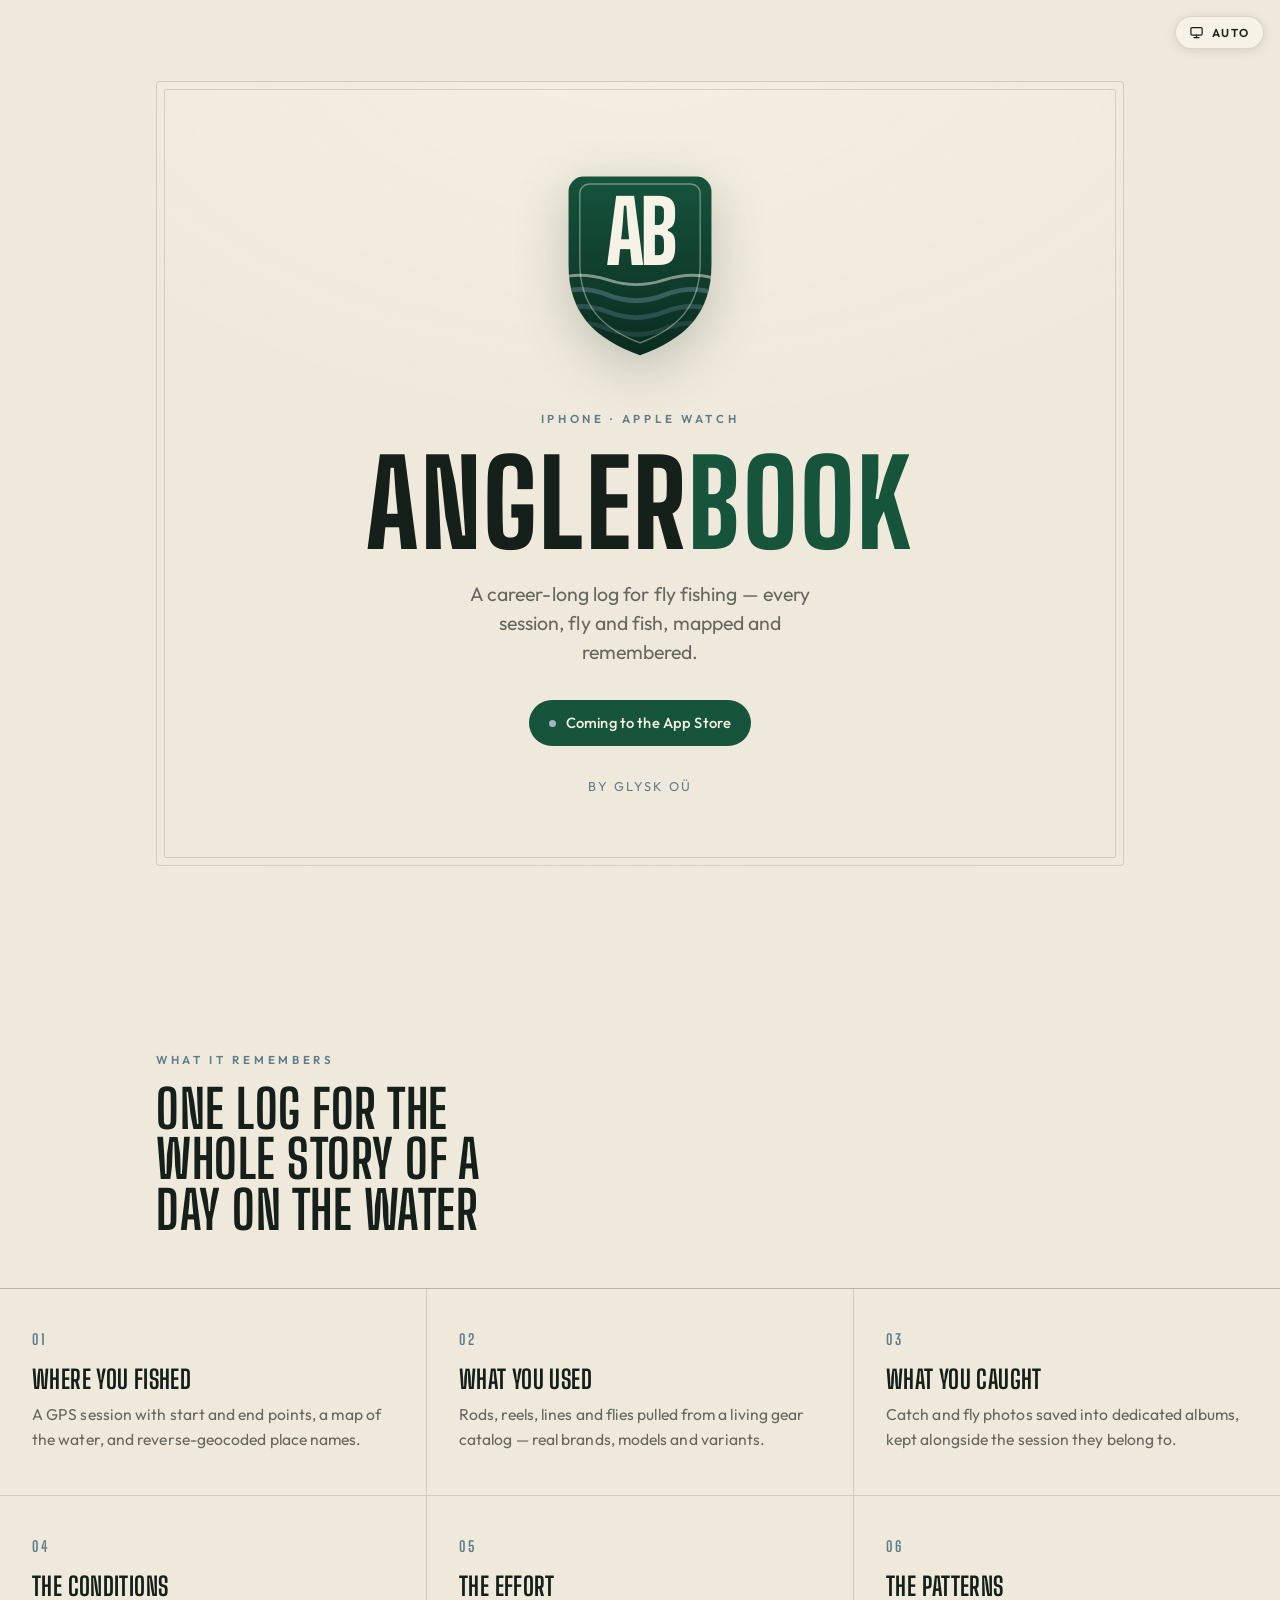
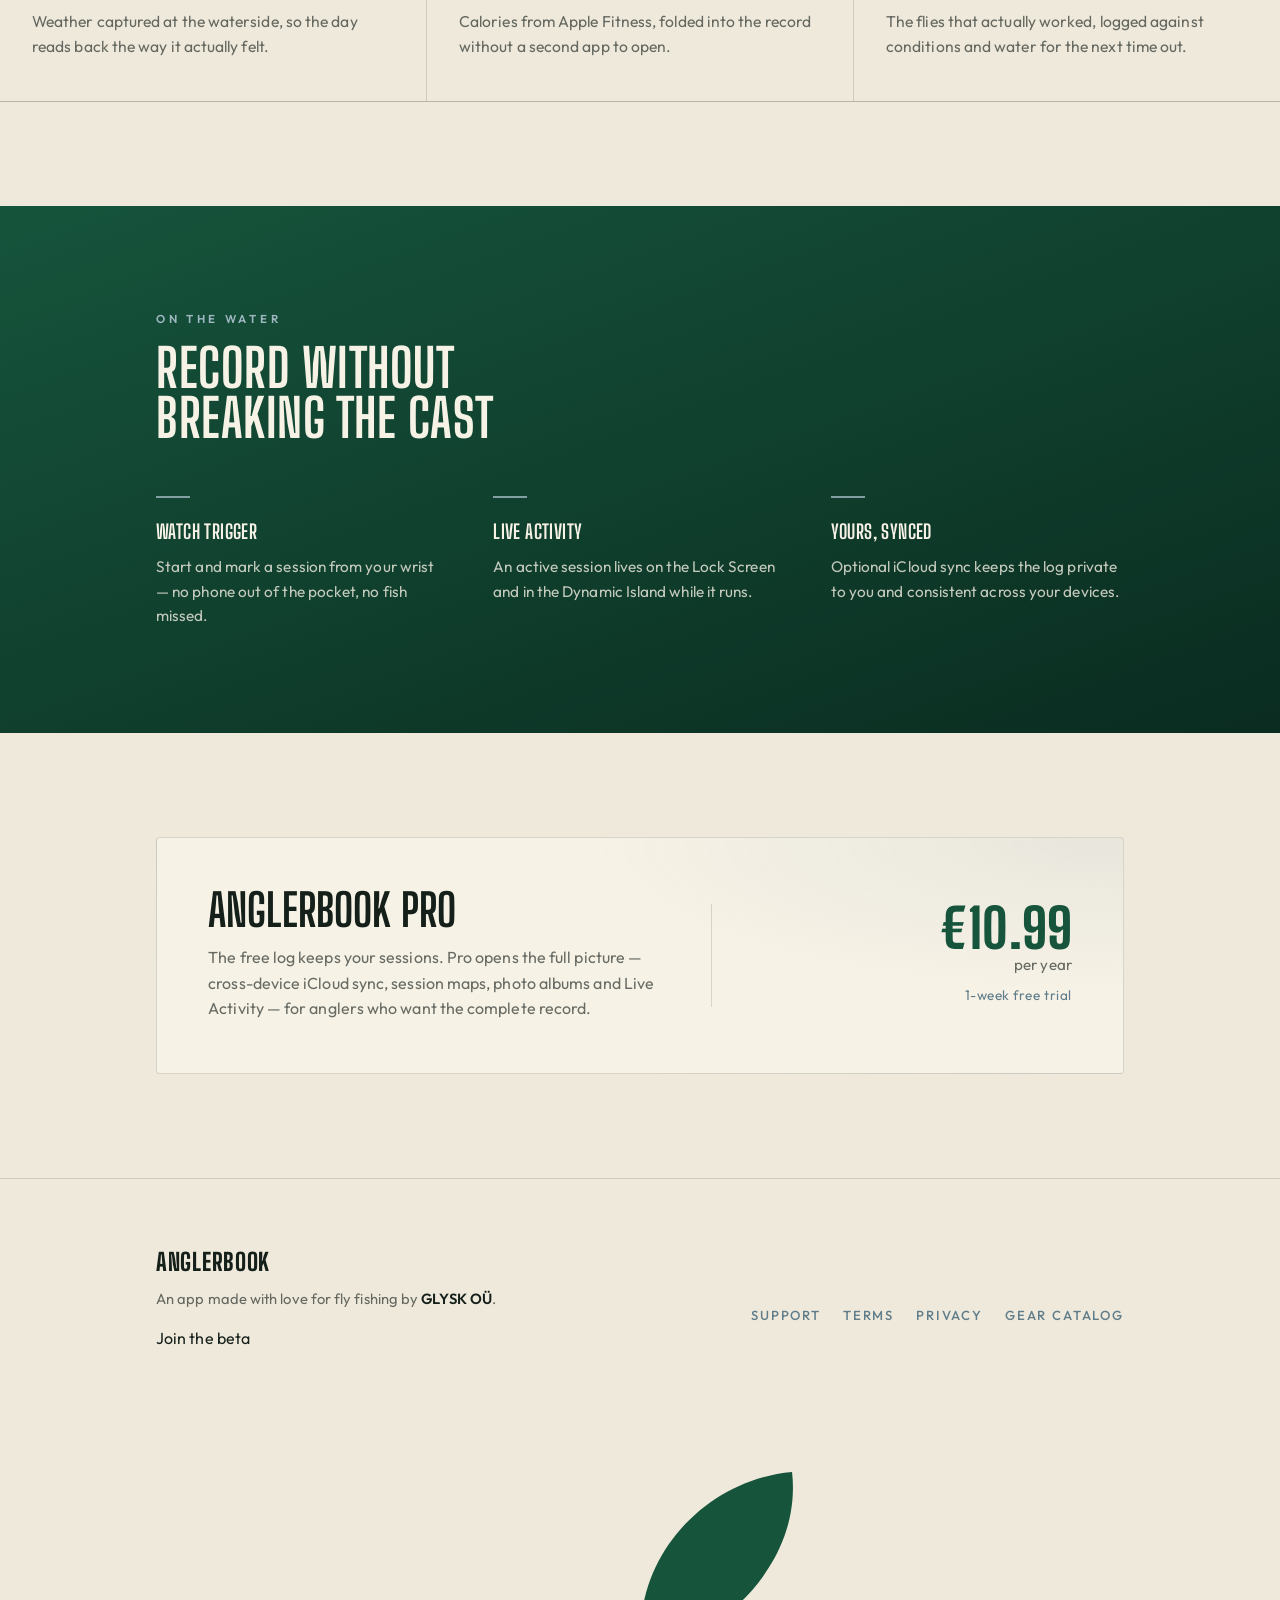
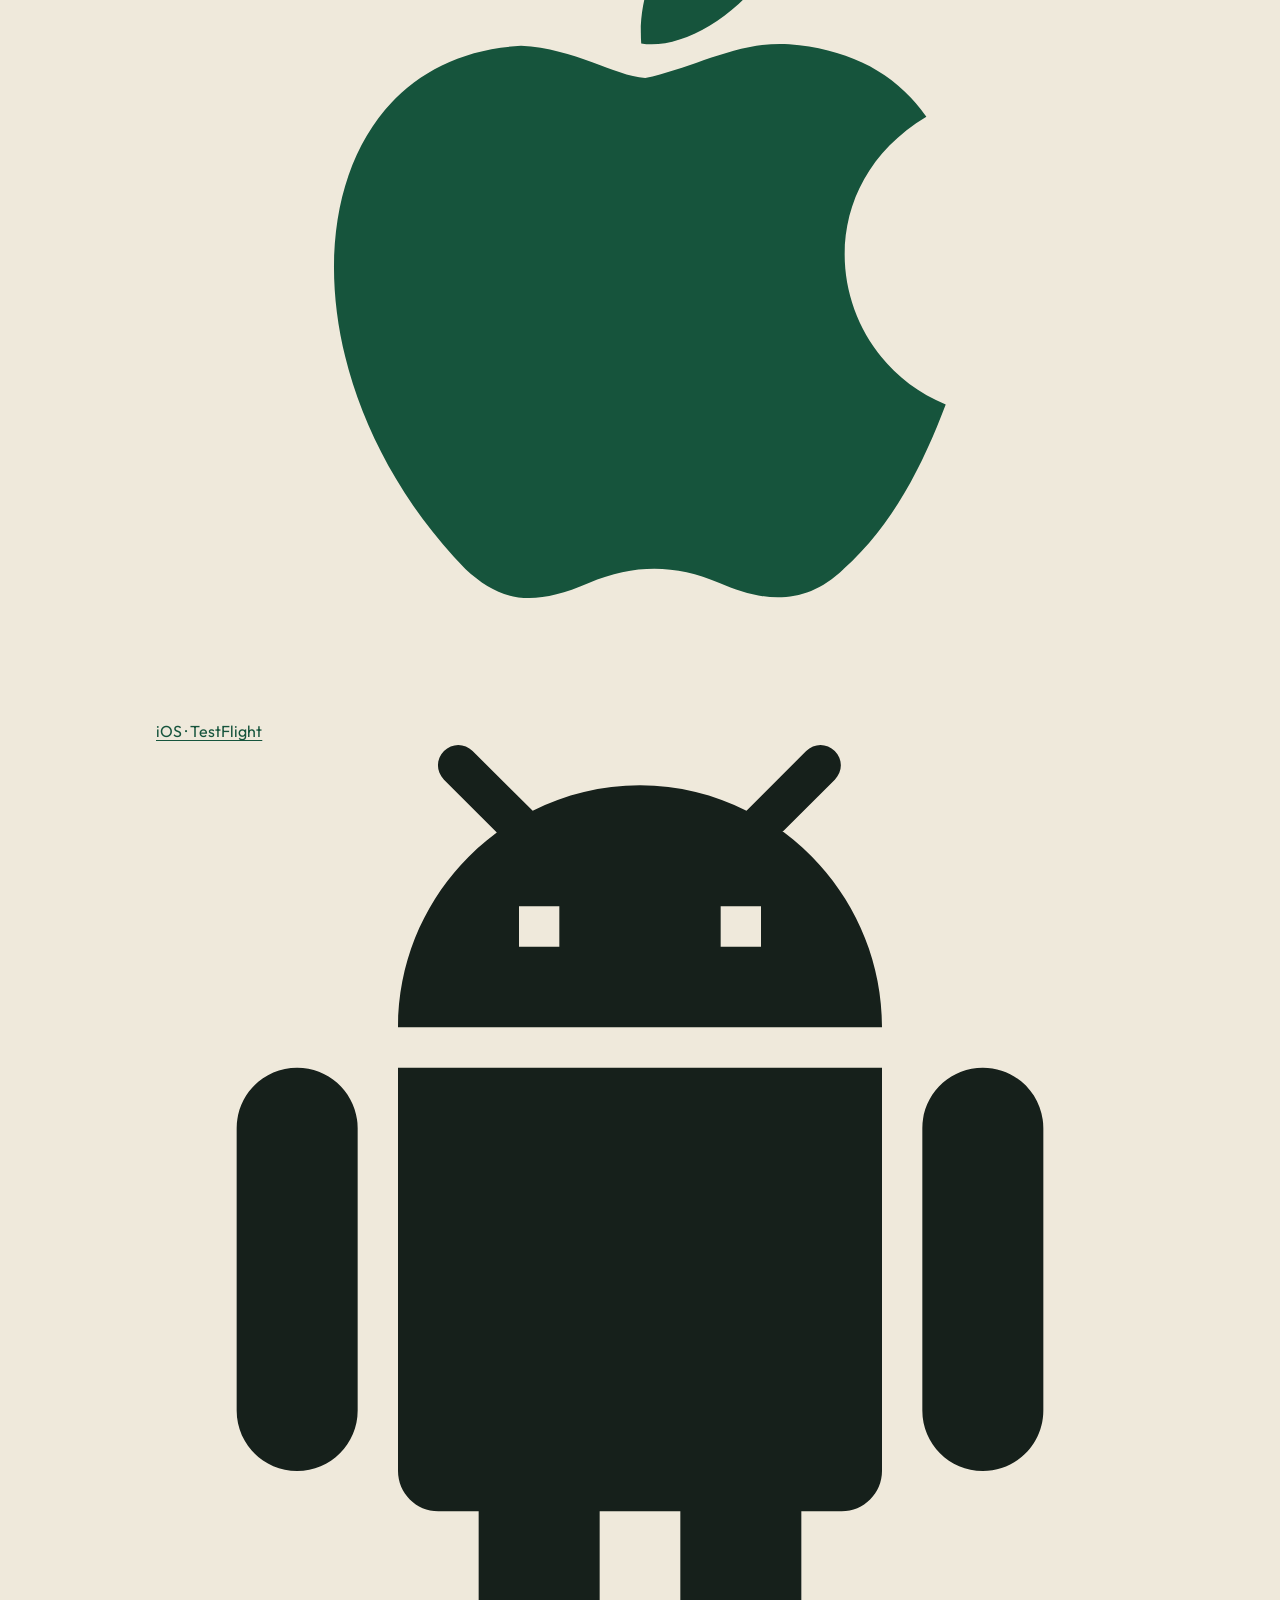
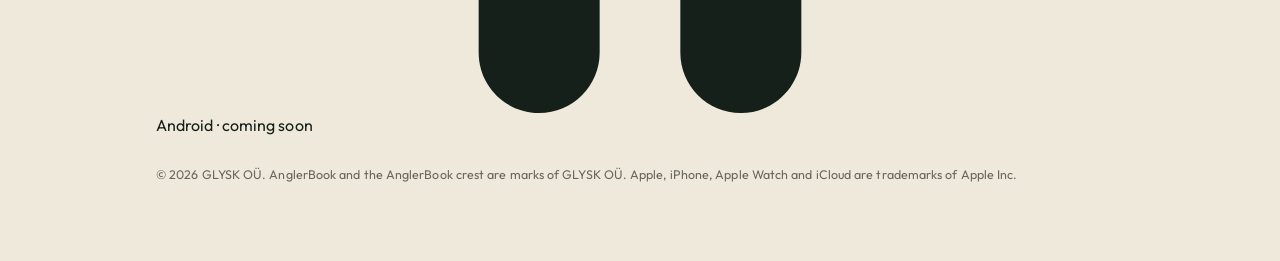
==== index.html @ 7e066793 "App submission: add public Support page + internal Marketing page; link Support in footers" ====
<!DOCTYPE html>
<html lang="en">
<head>
<meta charset="utf-8">
<meta name="viewport" content="width=device-width, initial-scale=1">
<title>AnglerBook — A career-long log for fly fishing</title>
<meta name="description" content="AnglerBook is a fly fishing log for iPhone and Apple Watch. Map every session, log your gear and the flies that worked, save catch photos, and keep a record that lasts a fishing career.">
<meta name="theme-color" content="#16543C">
<link rel="icon" href="favicon.svg" type="image/svg+xml">
<link rel="apple-touch-icon" href="favicon.svg">
<meta property="og:type" content="website">
<meta property="og:title" content="AnglerBook — A career-long log for fly fishing">
<meta property="og:description" content="Map every session, log your gear and the flies that worked, and keep a record that lasts a fishing career. For iPhone and Apple Watch.">
<meta property="og:url" content="https://anglerbook.fun/">
<meta property="og:image" content="https://anglerbook.fun/og-image.png">
<meta name="twitter:card" content="summary_large_image">
<link rel="canonical" href="https://anglerbook.fun/">
<link rel="stylesheet" href="assets/style.css">
<script src="assets/theme.js"></script>
</head>
<body>

<header class="hero">
  <div class="wrap">
    <div class="badge">
      <svg class="crest" viewBox="0 0 200 240" role="img" aria-label="AnglerBook crest — an AB monogram over water on a dark-green shield">
        <defs>
          <linearGradient id="shieldG" x1="0" y1="0" x2="0" y2="1">
            <stop offset="0" stop-color="#16543C"/>
            <stop offset="1" stop-color="#0A2C20"/>
          </linearGradient>
          <clipPath id="shieldClip">
            <path d="M40,24 H160 a16,16 0 0 1 16,16 V118 C176,168 150,196 100,214 C50,196 24,168 24,118 V40 a16,16 0 0 1 16,-16 Z"/>
          </clipPath>
        </defs>
        <path d="M40,24 H160 a16,16 0 0 1 16,16 V118 C176,168 150,196 100,214 C50,196 24,168 24,118 V40 a16,16 0 0 1 16,-16 Z" fill="url(#shieldG)"/>
        <g clip-path="url(#shieldClip)">
          <g class="waterlines">
            <path d="M6,150 q30,-12 60,0 t60,0 t60,0 t60,0" fill="none" stroke="#5E7C8A" stroke-width="5" stroke-linecap="round" opacity="0.55"/>
            <path d="M6,168 q30,-12 60,0 t60,0 t60,0 t60,0" fill="none" stroke="#5E7C8A" stroke-width="5" stroke-linecap="round" opacity="0.40"/>
            <path d="M6,134 q30,-10 60,0 t60,0 t60,0 t60,0" fill="none" stroke="#F7F2E6" stroke-width="3" stroke-linecap="round" opacity="0.50"/>
            <path d="M6,186 q30,-12 60,0 t60,0 t60,0 t60,0" fill="none" stroke="#5E7C8A" stroke-width="5" stroke-linecap="round" opacity="0.26"/>
          </g>
        </g>
        <path d="M46,32 H154 a10,10 0 0 1 10,10 V116 C164,160 142,185 100,201 C58,185 36,160 36,116 V42 a10,10 0 0 1 10,-10 Z" fill="none" stroke="#F7F2E6" stroke-width="1.5" opacity="0.4"/>
        <text x="100" y="118" text-anchor="middle" fill="#F7F2E6" font-size="92" font-weight="800" font-family="'Big Shoulders Display', sans-serif" letter-spacing="-4">AB</text>
      </svg>

      <p class="eyebrow">iPhone · Apple Watch</p>
      <h1 class="wordmark">Angler<span class="b">book</span></h1>
      <p class="lede">A career-long log for fly fishing — every session, fly and fish, mapped and remembered.</p>
      <span class="pill"><span class="dot"></span>Coming to the App Store</span>
      <p class="credit">By GLYSK&nbsp;OÜ</p>
    </div>
  </div>
</header>

<section id="log">
  <div class="wrap">
    <div class="section-head reveal">
      <span class="eyebrow">What it remembers</span>
      <h2>One log for the whole story of a day on the water</h2>
    </div>
  </div>
  <div class="features reveal">
    <div class="feature">
      <span class="num">01</span>
      <h3>Where you fished</h3>
      <p>A GPS session with start and end points, a map of the water, and reverse-geocoded place names.</p>
    </div>
    <div class="feature">
      <span class="num">02</span>
      <h3>What you used</h3>
      <p>Rods, reels, lines and flies pulled from a living gear catalog — real brands, models and variants.</p>
    </div>
    <div class="feature">
      <span class="num">03</span>
      <h3>What you caught</h3>
      <p>Catch and fly photos saved into dedicated albums, kept alongside the session they belong to.</p>
    </div>
    <div class="feature">
      <span class="num">04</span>
      <h3>The conditions</h3>
      <p>Weather captured at the waterside, so the day reads back the way it actually felt.</p>
    </div>
    <div class="feature">
      <span class="num">05</span>
      <h3>The effort</h3>
      <p>Calories from Apple Fitness, folded into the record without a second app to open.</p>
    </div>
    <div class="feature">
      <span class="num">06</span>
      <h3>The patterns</h3>
      <p>The flies that actually worked, logged against conditions and water for the next time out.</p>
    </div>
  </div>
</section>

<section class="band reveal">
  <div class="wrap">
    <div class="section-head">
      <span class="eyebrow">On the water</span>
      <h2>Record without breaking the cast</h2>
    </div>
    <div class="grid">
      <div>
        <div class="line"></div>
        <h3>Watch trigger</h3>
        <p>Start and mark a session from your wrist — no phone out of the pocket, no fish missed.</p>
      </div>
      <div>
        <div class="line"></div>
        <h3>Live Activity</h3>
        <p>An active session lives on the Lock Screen and in the Dynamic Island while it runs.</p>
      </div>
      <div>
        <div class="line"></div>
        <h3>Yours, synced</h3>
        <p>Optional iCloud sync keeps the log private to you and consistent across your devices.</p>
      </div>
    </div>
  </div>
</section>

<section class="pro" id="pro">
  <div class="wrap">
    <div class="panel reveal">
      <div>
        <h2>AnglerBook Pro</h2>
        <p>The free log keeps your sessions. Pro opens the full picture — cross-device iCloud sync, session maps, photo albums and Live Activity — for anglers who want the complete record.</p>
      </div>
      <div class="price">
        <div class="amt">&euro;10.99</div>
        <div class="per">per year</div>
        <div class="trial">1-week free trial</div>
      </div>
    </div>
  </div>
</section>

<footer class="site-foot">
  <div class="wrap">
    <div class="foot-grid">
      <div>
        <div class="foot-mark">AnglerBook</div>
        <p class="foot-credit">An app made with love for fly fishing by <strong>GLYSK&nbsp;OÜ</strong>.</p>
      </div>
      <nav class="foot-links" aria-label="Footer">
        <a href="support.html">Support</a>
        <a href="terms.html">Terms</a>
        <a href="privacy.html">Privacy</a>
        <a href="https://catalog.anglerbook.fun/">Gear catalog</a>
      </nav>
    </div>
    <div class="foot-beta">
      <span class="foot-beta-label">Join the beta</span>
      <a class="beta-btn" href="https://testflight.apple.com/join/9vwJfqD3" target="_blank" rel="noopener">
        <svg viewBox="0 0 24 24" aria-hidden="true" fill="currentColor"><path d="M17.05 20.28c-.98.95-2.05.8-3.08.35-1.09-.46-2.09-.48-3.24 0-1.44.62-2.2.44-3.06-.35C2.79 15.25 3.51 7.59 9.05 7.31c1.35.07 2.29.74 3.08.8 1.18-.24 2.31-.93 3.57-.84 1.51.12 2.65.72 3.4 1.8-3.12 1.87-2.38 5.98.48 7.13-.57 1.5-1.31 2.99-2.54 4.09zM12.03 7.25c-.15-2.23 1.66-4.07 3.74-4.25.29 2.58-2.34 4.5-3.74 4.25z"/></svg>
        iOS &middot; TestFlight
      </a>
      <!-- Android beta placeholder: swap this <span> for <a href="..."> (Play Store closed/internal test or Firebase App Distribution) and remove the is-soon class once the track is live -->
      <span class="beta-btn is-soon" aria-disabled="true">
        <svg viewBox="0 0 24 24" aria-hidden="true" fill="currentColor"><path d="M6 18c0 .55.45 1 1 1h1v3.5c0 .83.67 1.5 1.5 1.5s1.5-.67 1.5-1.5V19h2v3.5c0 .83.67 1.5 1.5 1.5s1.5-.67 1.5-1.5V19h1c.55 0 1-.45 1-1V8H6v10zM3.5 8C2.67 8 2 8.67 2 9.5v7c0 .83.67 1.5 1.5 1.5S5 17.33 5 16.5v-7C5 8.67 4.33 8 3.5 8zm17 0c-.83 0-1.5.67-1.5 1.5v7c0 .83.67 1.5 1.5 1.5s1.5-.67 1.5-1.5v-7c0-.83-.67-1.5-1.5-1.5zm-4.97-5.84l1.3-1.3c.2-.2.2-.51 0-.71-.2-.2-.51-.2-.71 0l-1.48 1.48C13.85 1.23 12.95 1 12 1c-.96 0-1.86.23-2.66.63L7.85.15c-.2-.2-.51-.2-.71 0-.2.2-.2.51 0 .71l1.31 1.31C6.97 3.26 6 5.01 6 7h12c0-1.99-.97-3.75-2.44-4.84zM10 5H9V4h1v1zm5 0h-1V4h1v1z"/></svg>
        Android &middot; coming soon
      </span>
    </div>
    <p class="foot-legal">© <span id="yr">2026</span> GLYSK&nbsp;OÜ. AnglerBook and the AnglerBook crest are marks of GLYSK&nbsp;OÜ. Apple, iPhone, Apple Watch and iCloud are trademarks of Apple Inc.</p>
  </div>
</footer>

<script>
  document.getElementById('yr').textContent = new Date().getFullYear();
  (function () {
    var els = document.querySelectorAll('.reveal');
    if (!('IntersectionObserver' in window)) { els.forEach(function(e){e.classList.add('in');}); return; }
    var io = new IntersectionObserver(function (entries) {
      entries.forEach(function (en) { if (en.isIntersecting) { en.target.classList.add('in'); io.unobserve(en.target); } });
    }, { rootMargin: '0px 0px -8% 0px' });
    els.forEach(function (e) { io.observe(e); });
  })();
</script>
</body>
</html>
---- assets/style.css ----
@import url("fonts/fonts.css");

/* ---- Brand tokens ---- */
:root {
  --sand:        #EFE9DB;
  --sand-deep:   #E5DCC8;
  --cream:       #F7F2E6;
  --green:       #16543C;
  --green-deep:  #0A2C20;
  --slate:       #5E7C8A;
  --slate-light: #9FB7C0;
  --ink:         #16201B;
  --ink-soft:    rgba(22, 32, 27, 0.64);
  --ink-faint:   rgba(22, 32, 27, 0.14);

  --display: "Big Shoulders Display", "Arial Narrow", sans-serif;
  --body:    "Outfit", system-ui, -apple-system, sans-serif;

  --maxw: 1080px;
  --gutter: clamp(20px, 5vw, 56px);
}

*, *::before, *::after { box-sizing: border-box; }

html { -webkit-text-size-adjust: 100%; }

body {
  margin: 0;
  background: var(--sand);
  color: var(--ink);
  font-family: var(--body);
  font-weight: 400;
  line-height: 1.6;
  letter-spacing: 0.005em;
  -webkit-font-smoothing: antialiased;
  text-rendering: optimizeLegibility;
}

::selection { background: var(--green); color: var(--cream); }

a { color: var(--green); text-decoration-thickness: 1px; text-underline-offset: 3px; }
a:hover { color: var(--green-deep); }

:focus-visible {
  outline: 2px solid var(--green);
  outline-offset: 3px;
  border-radius: 2px;
}

img, svg { display: block; max-width: 100%; }

.wrap { width: 100%; max-width: var(--maxw); margin-inline: auto; padding-inline: var(--gutter); }

.eyebrow {
  font-family: var(--body);
  font-weight: 600;
  font-size: 0.72rem;
  letter-spacing: 0.32em;
  text-transform: uppercase;
  color: var(--slate);
}

/* ---- Wordmark ---- */
.wordmark {
  font-family: var(--display);
  font-weight: 800;
  letter-spacing: 0.02em;
  line-height: 0.9;
  text-transform: uppercase;
  color: var(--ink);
  margin: 0;
}

/* ================= HERO ================= */
.hero {
  min-height: 100svh;
  display: grid;
  place-items: center;
  padding: clamp(40px, 9vh, 96px) 0;
}

.badge {
  position: relative;
  width: 100%;
  text-align: center;
  padding: clamp(34px, 6vw, 72px) clamp(22px, 5vw, 64px) clamp(30px, 5vw, 56px);
  border: 1px solid var(--ink-faint);
  border-radius: 4px;
  background:
    radial-gradient(120% 90% at 50% -10%, rgba(247,242,230,0.7), transparent 60%),
    var(--sand);
}
/* fine inner keyline echoing the crest card */
.badge::after {
  content: "";
  position: absolute;
  inset: 7px;
  border: 1px solid var(--ink-faint);
  border-radius: 2px;
  pointer-events: none;
}

.crest {
  width: clamp(124px, 22vw, 188px);
  height: auto;
  margin: 0 auto clamp(20px, 3vw, 30px);
  filter: drop-shadow(0 14px 26px rgba(10, 44, 32, 0.22));
}

.hero .eyebrow { margin-bottom: clamp(16px, 2.4vw, 22px); }

.hero .wordmark {
  font-size: clamp(3.1rem, 13vw, 7.4rem);
  margin-bottom: clamp(16px, 2.2vw, 22px);
}
.hero .wordmark .b { color: var(--green); }

.lede {
  max-width: 30ch;
  margin: 0 auto clamp(26px, 3.4vw, 34px);
  font-size: clamp(1.02rem, 2.4vw, 1.22rem);
  line-height: 1.5;
  color: var(--ink-soft);
}

.pill {
  display: inline-flex;
  align-items: center;
  gap: 10px;
  padding: 11px 20px;
  border-radius: 999px;
  background: var(--green);
  color: var(--cream);
  font-weight: 500;
  font-size: 0.92rem;
  letter-spacing: 0.01em;
}
.pill .dot {
  width: 7px; height: 7px; border-radius: 50%;
  background: var(--slate-light);
  box-shadow: 0 0 0 0 rgba(159,183,192,0.7);
  animation: pulse 2.6s ease-out infinite;
}
.hero .credit {
  margin-top: clamp(22px, 3vw, 30px);
  font-size: 0.8rem;
  letter-spacing: 0.16em;
  text-transform: uppercase;
  color: var(--slate);
}

/* ================= SECTIONS ================= */
section { padding-block: clamp(56px, 9vw, 104px); }

.section-head { max-width: 36ch; margin-bottom: clamp(34px, 5vw, 52px); }
.section-head .eyebrow { display: block; margin-bottom: 14px; }
.section-head h2 {
  font-family: var(--display);
  font-weight: 700;
  text-transform: uppercase;
  letter-spacing: 0.01em;
  line-height: 0.96;
  font-size: clamp(2rem, 6vw, 3.3rem);
  margin: 0;
}

.divider { height: 1px; background: var(--ink-faint); border: 0; margin: 0; }

/* feature grid */
.features { display: grid; gap: 1px; background: var(--ink-faint); border-block: 1px solid var(--ink-faint); }
@media (min-width: 620px)  { .features { grid-template-columns: repeat(2, 1fr); } }
@media (min-width: 940px)  { .features { grid-template-columns: repeat(3, 1fr); } }

.feature {
  background: var(--sand);
  padding: clamp(26px, 3vw, 38px) clamp(22px, 2.6vw, 32px) clamp(30px, 3.4vw, 42px);
}
.feature .num {
  font-family: var(--display);
  font-weight: 700;
  font-size: 0.92rem;
  letter-spacing: 0.18em;
  color: var(--slate);
}
.feature h3 {
  font-family: var(--display);
  font-weight: 700;
  text-transform: uppercase;
  letter-spacing: 0.015em;
  font-size: clamp(1.32rem, 3vw, 1.6rem);
  line-height: 1.02;
  margin: 14px 0 10px;
}
.feature p { margin: 0; color: var(--ink-soft); font-size: 0.98rem; }

/* record band (deep green) */
.band {
  background: linear-gradient(160deg, var(--green) 0%, var(--green-deep) 100%);
  color: var(--cream);
}
.band .eyebrow { color: var(--slate-light); }
.band h2 { color: var(--cream); }
.band .grid {
  display: grid; gap: clamp(26px, 4vw, 44px);
  margin-top: clamp(30px, 4vw, 44px);
}
@media (min-width: 760px) { .band .grid { grid-template-columns: repeat(3, 1fr); } }
.band .grid h3 {
  font-family: var(--display); font-weight: 700; text-transform: uppercase;
  letter-spacing: 0.02em; font-size: 1.22rem; margin: 0 0 8px;
}
.band .grid p { margin: 0; color: rgba(247,242,230,0.78); font-size: 0.96rem; }
.band .grid .line { width: 34px; height: 2px; background: var(--slate-light); margin-bottom: 18px; opacity: 0.8; }

/* pro */
.pro .panel {
  border: 1px solid var(--ink-faint);
  border-radius: 4px;
  padding: clamp(30px, 4vw, 52px);
  display: grid;
  gap: clamp(22px, 3vw, 34px);
  align-items: center;
  background:
    radial-gradient(100% 120% at 100% 0%, rgba(94,124,138,0.10), transparent 55%),
    var(--cream);
}
@media (min-width: 780px) { .pro .panel { grid-template-columns: 1.3fr 1fr; } }
.pro h2 { font-family: var(--display); font-weight: 700; text-transform: uppercase; font-size: clamp(1.9rem, 5vw, 2.8rem); line-height:0.98; margin: 0 0 12px; }
.pro p { margin: 0; color: var(--ink-soft); }
.pro .price {
  text-align: left;
}
@media (min-width: 780px) { .pro .price { text-align: right; border-left: 1px solid var(--ink-faint); padding-left: clamp(22px,3vw,34px); } }
.pro .price .amt { font-family: var(--display); font-weight: 800; font-size: clamp(2.4rem, 7vw, 3.4rem); line-height: 0.9; color: var(--green); }
.pro .price .per { color: var(--ink-soft); font-size: 0.95rem; }
.pro .price .trial { margin-top: 8px; font-size: 0.85rem; letter-spacing: 0.04em; color: var(--slate); }

/* ================= FOOTER ================= */
.site-foot {
  border-top: 1px solid var(--ink-faint);
  padding-block: clamp(40px, 6vw, 64px);
}
.foot-grid { display: grid; gap: 28px; align-items: end; }
@media (min-width: 720px) { .foot-grid { grid-template-columns: 1fr auto; } }
.foot-mark {
  font-family: var(--display); font-weight: 800; text-transform: uppercase;
  letter-spacing: 0.03em; font-size: 1.5rem; color: var(--ink);
}
.foot-credit { margin-top: 6px; color: var(--ink-soft); font-size: 0.92rem; max-width: 34ch; }
.foot-credit strong { font-weight: 600; color: var(--ink); }
.foot-links { display: flex; flex-wrap: wrap; gap: 22px; }
.foot-links a {
  font-size: 0.82rem; letter-spacing: 0.14em; text-transform: uppercase;
  font-weight: 500; text-decoration: none; color: var(--slate);
}
.foot-links a:hover { color: var(--green); }
.foot-legal { margin-top: 26px; font-size: 0.78rem; color: var(--ink-soft); }

/* ================= LEGAL PAGE ================= */
.legal-head { padding-top: clamp(48px, 8vw, 84px); padding-bottom: clamp(20px,3vw,28px); }
.legal-head .back { font-size: 0.8rem; letter-spacing: 0.14em; text-transform: uppercase; text-decoration: none; color: var(--slate); }
.legal-head h1 {
  font-family: var(--display); font-weight: 800; text-transform: uppercase;
  letter-spacing: 0.01em; line-height: 0.95;
  font-size: clamp(2.4rem, 8vw, 4rem); margin: 22px 0 10px;
}
.legal-head .meta { color: var(--ink-soft); font-size: 0.9rem; }
.legal-body { padding-bottom: clamp(64px, 10vw, 120px); max-width: 70ch; }
.legal-body h2 {
  font-family: var(--display); font-weight: 700; text-transform: uppercase;
  letter-spacing: 0.015em; font-size: clamp(1.3rem, 3.4vw, 1.7rem);
  margin: 44px 0 12px; padding-top: 22px; border-top: 1px solid var(--ink-faint);
}
.legal-body h2 .n { color: var(--slate); margin-right: 12px; }
.legal-body p, .legal-body li { color: var(--ink-soft); }
.legal-body p { margin: 0 0 14px; }
.legal-body ul { margin: 0 0 14px; padding-left: 20px; }
.legal-body li { margin-bottom: 6px; }
.legal-body strong { color: var(--ink); font-weight: 600; }
.note {
  margin-top: 40px; padding: 18px 22px; border: 1px solid var(--ink-faint);
  border-radius: 4px; background: var(--cream); font-size: 0.9rem; color: var(--ink-soft);
}

/* ================= MOTION ================= */
.waterlines path { animation: drift 9s ease-in-out infinite alternate; transform-origin: center; }
.waterlines path:nth-child(2) { animation-duration: 11s; }
.waterlines path:nth-child(3) { animation-duration: 8s; }
.waterlines path:nth-child(4) { animation-duration: 12.5s; }
@keyframes drift { from { transform: translateX(-5px); } to { transform: translateX(5px); } }
@keyframes pulse {
  0%   { box-shadow: 0 0 0 0 rgba(159,183,192,0.55); }
  70%  { box-shadow: 0 0 0 8px rgba(159,183,192,0); }
  100% { box-shadow: 0 0 0 0 rgba(159,183,192,0); }
}

.reveal { opacity: 0; transform: translateY(14px); transition: opacity 0.7s ease, transform 0.7s ease; }
.reveal.in { opacity: 1; transform: none; }

@media (prefers-reduced-motion: reduce) {
  .waterlines path, .pill .dot { animation: none; }
  .reveal { opacity: 1; transform: none; transition: none; }
  * { scroll-behavior: auto; }
}

/* ==================== Light / dark theming ==================== */
:root { color-scheme: light; }
:root[data-theme="dark"] {
  color-scheme: dark;
  --sand:        #0E1712;
  --sand-deep:   #0A120E;
  --cream:       #16221B;
  --green:       #74C2A0;
  --green-deep:  #0A2C20;
  --slate:       #8AA6B2;
  --slate-light: #A9C1CC;
  --ink:         #E9E3D5;
  --ink-soft:    rgba(233, 227, 213, 0.66);
  --ink-faint:   rgba(233, 227, 213, 0.16);
}
/* the deep-green band + solid pill always carry their own light text */
:root[data-theme="dark"] .band {
  background: linear-gradient(160deg, #17452F 0%, #0B2117 100%);
  color: #F4EFE1;
}
:root[data-theme="dark"] .band h2 { color: #F4EFE1; }
:root[data-theme="dark"] .pill { color: #0E1712; }
:root[data-theme="dark"] ::selection { background: var(--green); color: #0E1712; }
:root[data-theme="dark"] .badge {
  background:
    radial-gradient(120% 90% at 50% -10%, rgba(116, 194, 160, 0.10), transparent 60%),
    var(--sand);
}
:root[data-theme="dark"] .crest { filter: drop-shadow(0 14px 30px rgba(0, 0, 0, 0.45)); }

/* theme toggle control (injected by assets/theme.js) */
.theme-toggle {
  position: fixed; top: 16px; right: 16px; z-index: 60;
  display: inline-flex; align-items: center; gap: 8px;
  margin: 0; padding: 8px 13px; border-radius: 999px;
  background: var(--cream); color: var(--ink);
  border: 1px solid var(--ink-faint);
  font-family: var(--body); font-size: 0.72rem; font-weight: 600;
  letter-spacing: 0.14em; text-transform: uppercase; cursor: pointer;
  box-shadow: 0 2px 12px rgba(0, 0, 0, 0.10);
  -webkit-backdrop-filter: blur(6px); backdrop-filter: blur(6px);
  transition: border-color .2s ease, color .2s ease, background .2s ease;
}
.theme-toggle:hover { border-color: var(--slate); }
.theme-toggle:focus-visible { outline: 2px solid var(--green); outline-offset: 2px; }
.theme-toggle svg { width: 15px; height: 15px; flex: none; }
.theme-toggle span { line-height: 1; }
@media (max-width: 560px) {
  .theme-toggle { top: 12px; right: 12px; padding: 8px; }
  .theme-toggle span { display: none; }
}
@media (prefers-reduced-motion: reduce) { .theme-toggle { transition: none; } }
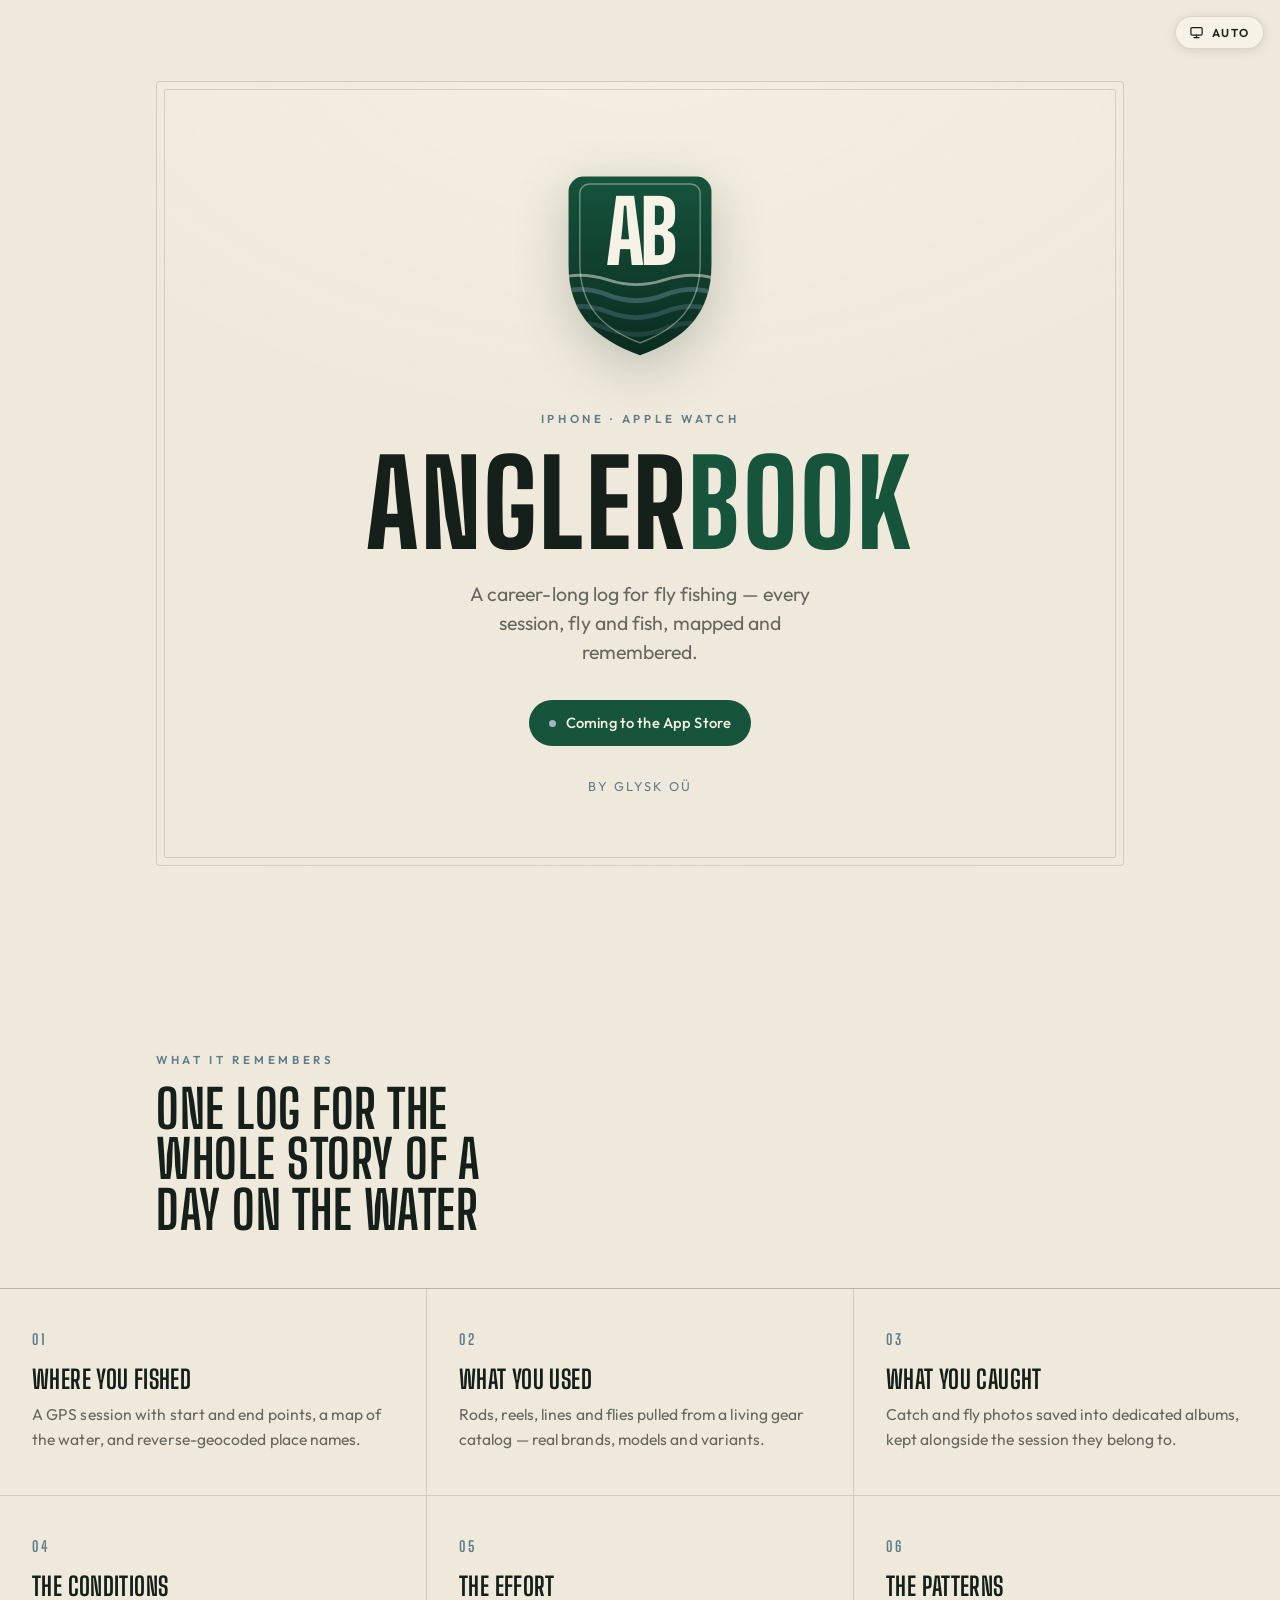
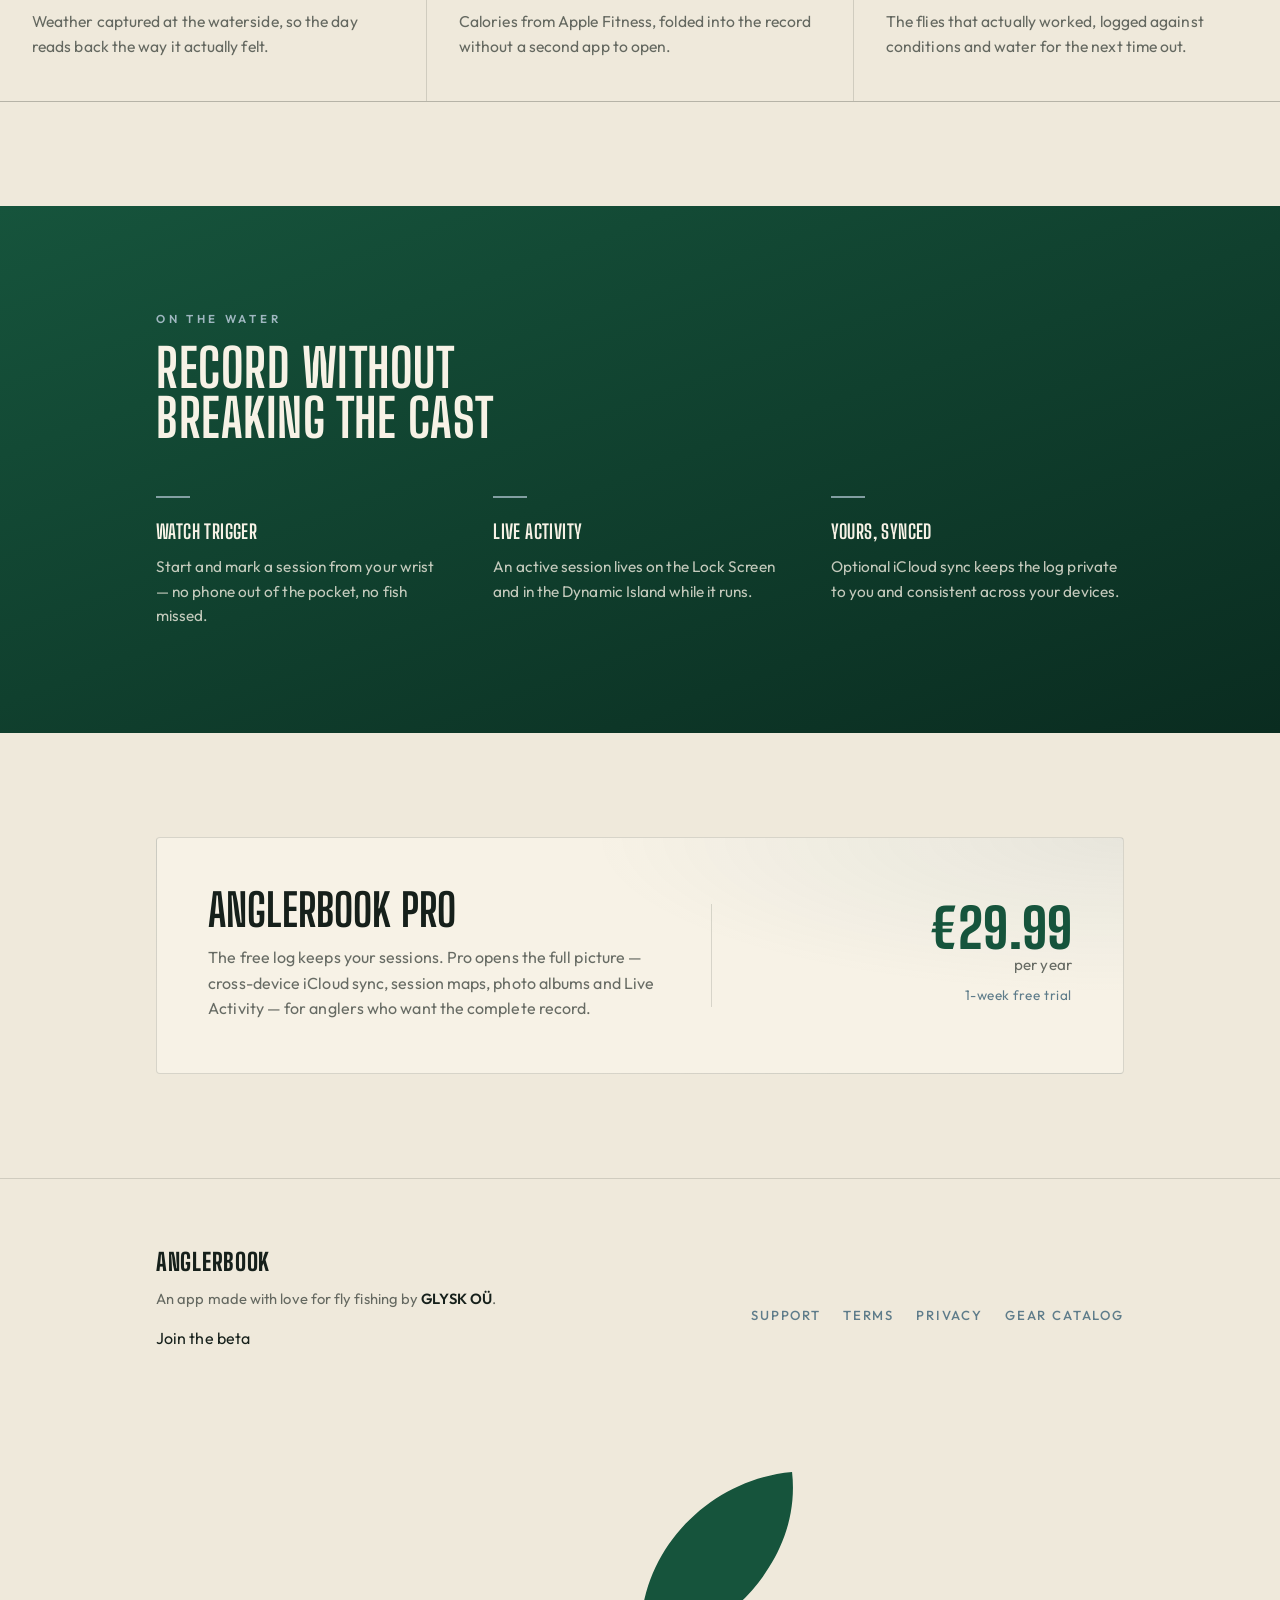
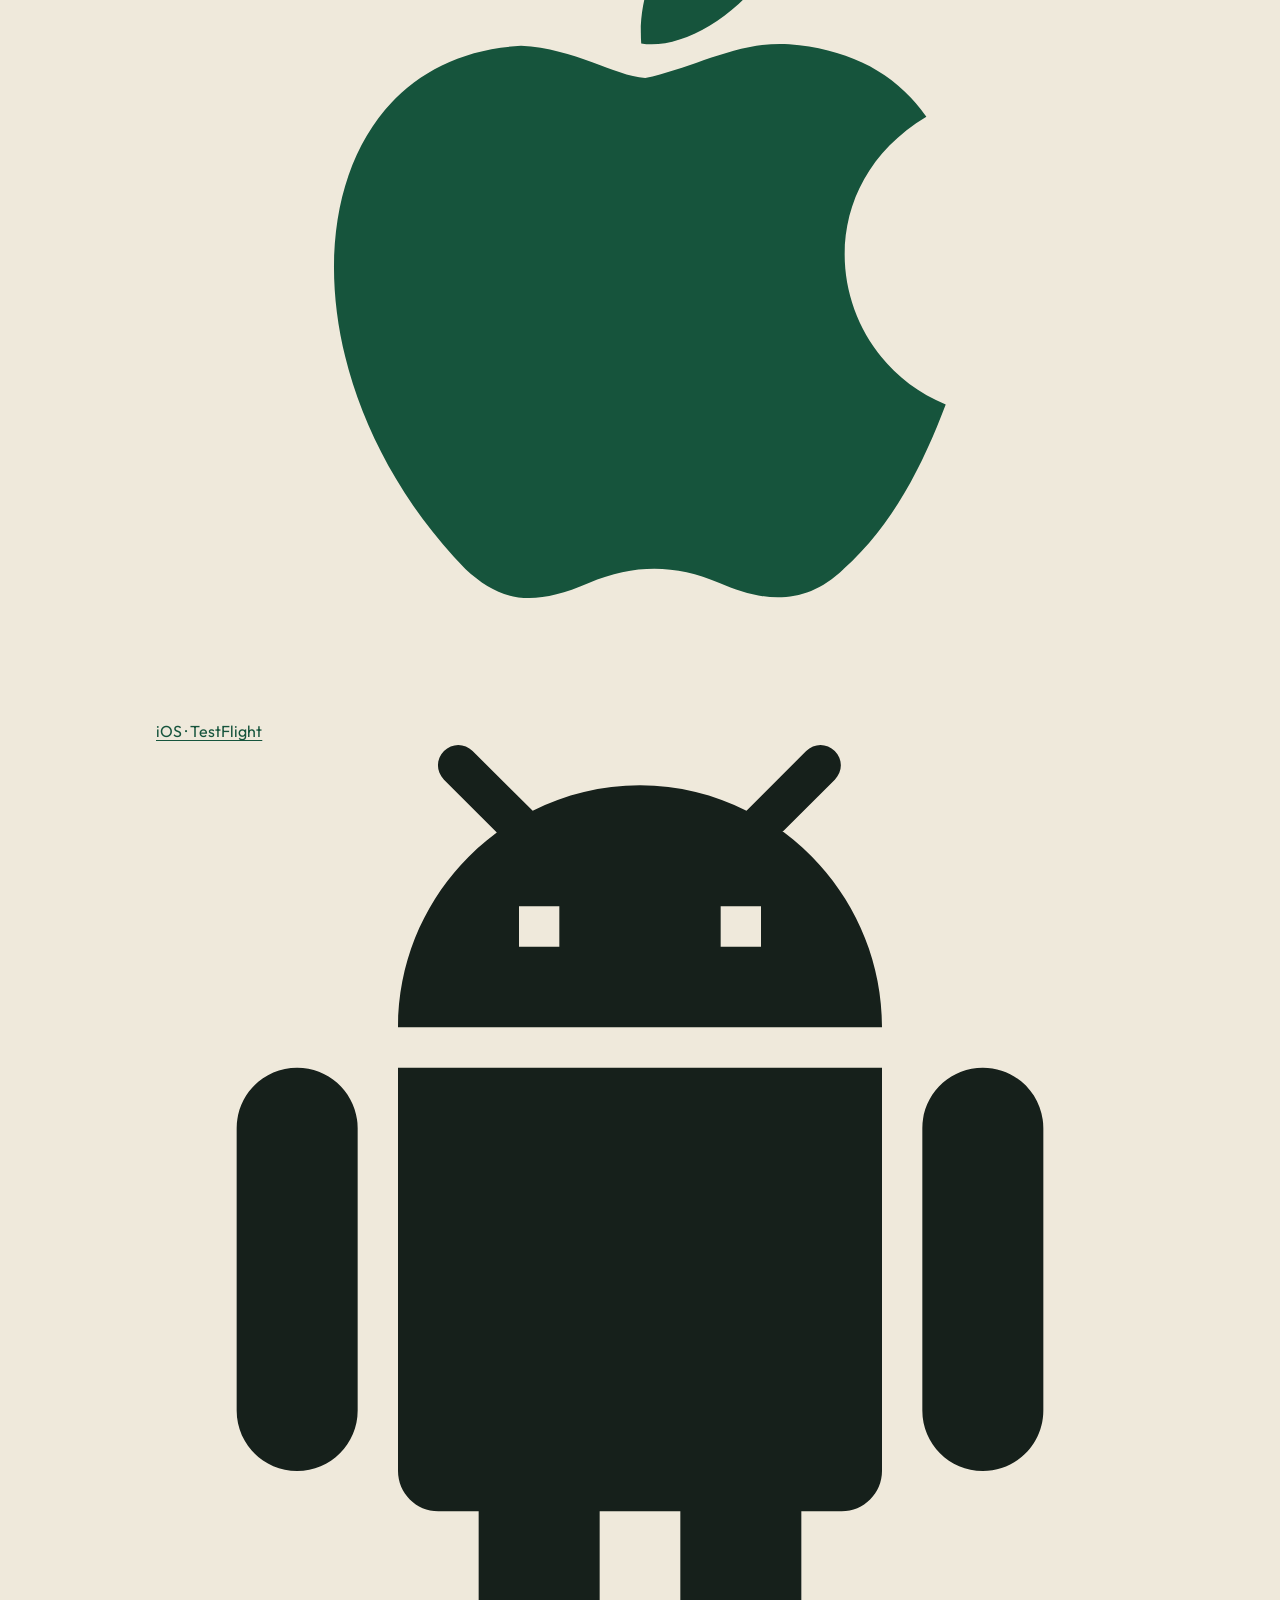
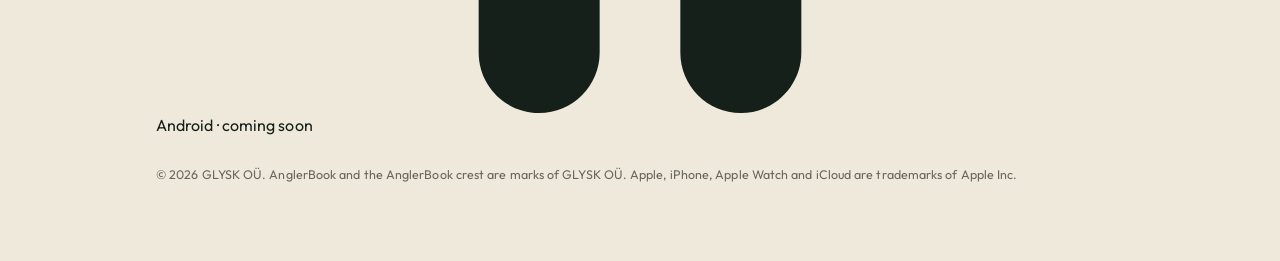
==== commit 61058f83: "Update Pro annual price to €29.99 Landing price card, marketing page, and support page: €10.99 → €29" ====
--- a/index.html
+++ b/index.html
@@ -130,7 +130,7 @@
         <p>The free log keeps your sessions. Pro opens the full picture — cross-device iCloud sync, session maps, photo albums and Live Activity — for anglers who want the complete record.</p>
       </div>
       <div class="price">
-        <div class="amt">&euro;10.99</div>
+        <div class="amt">&euro;29.99</div>
         <div class="per">per year</div>
         <div class="trial">1-week free trial</div>
       </div>
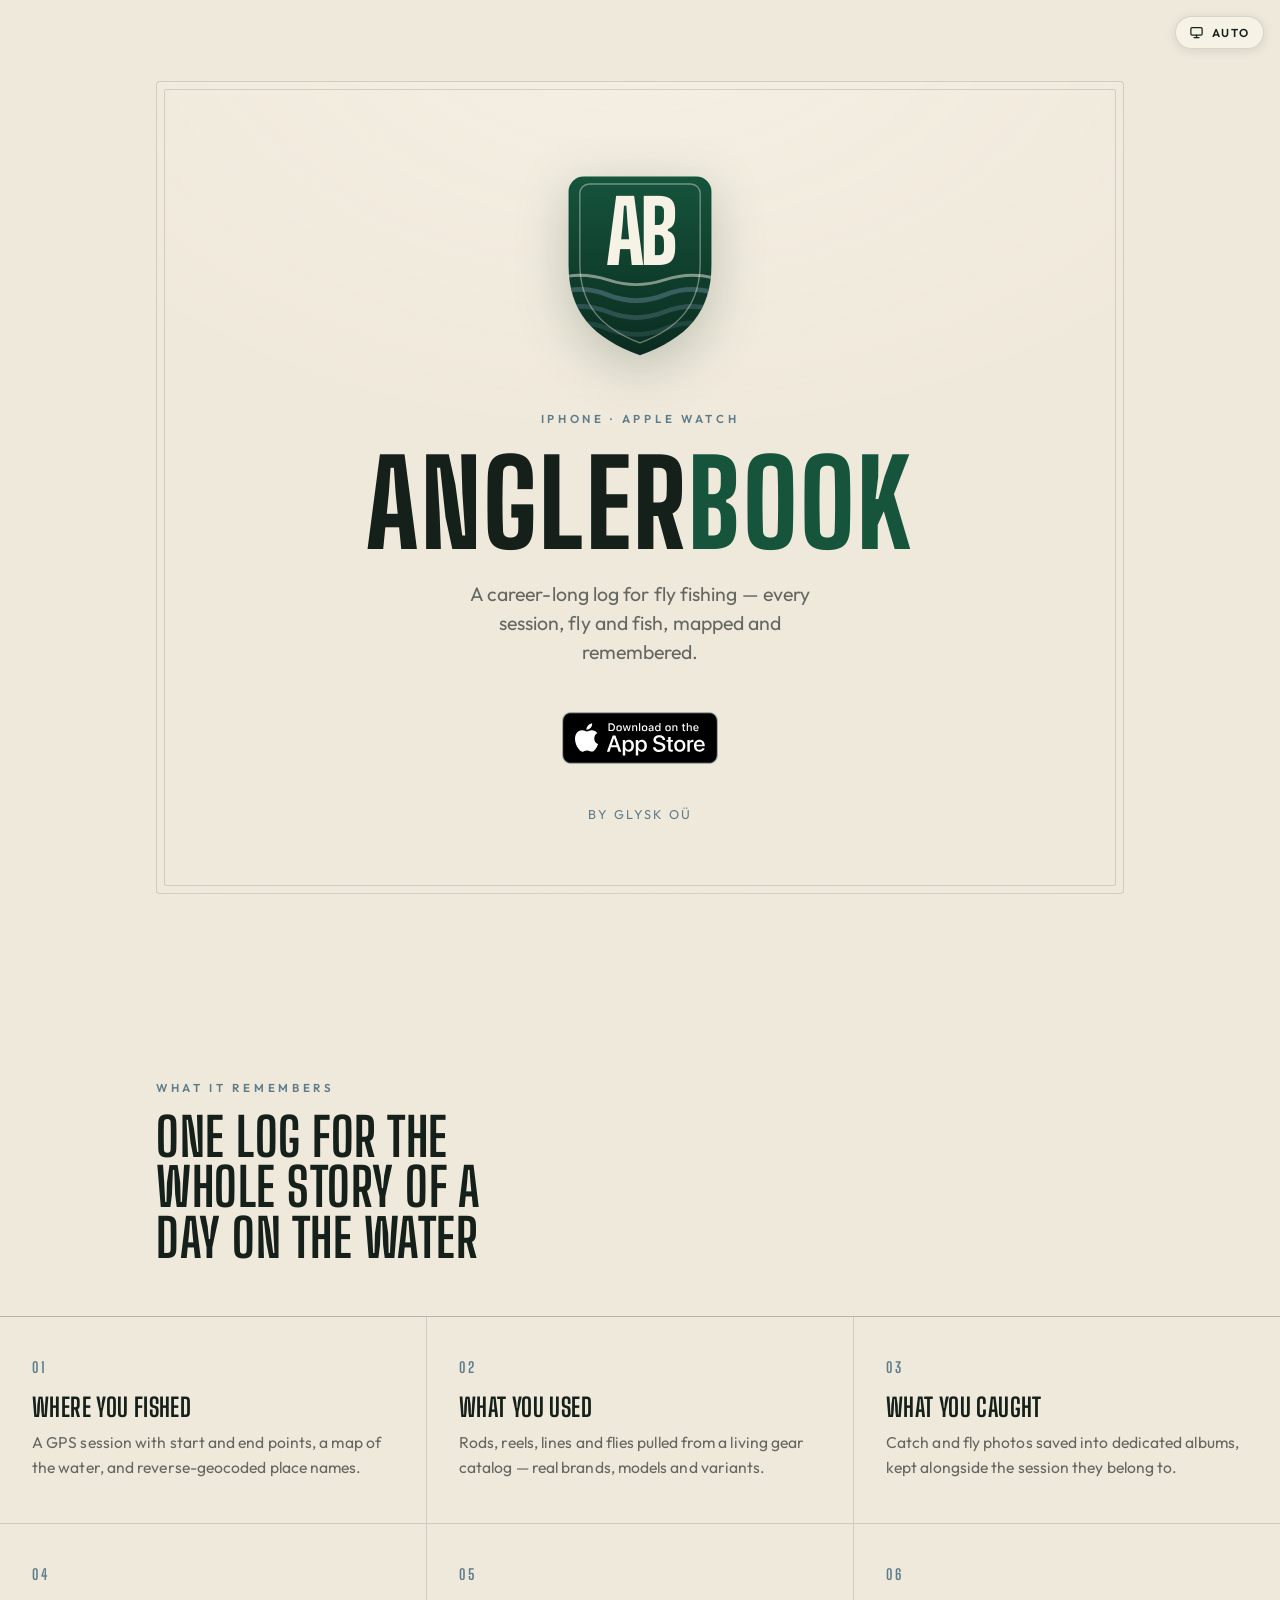
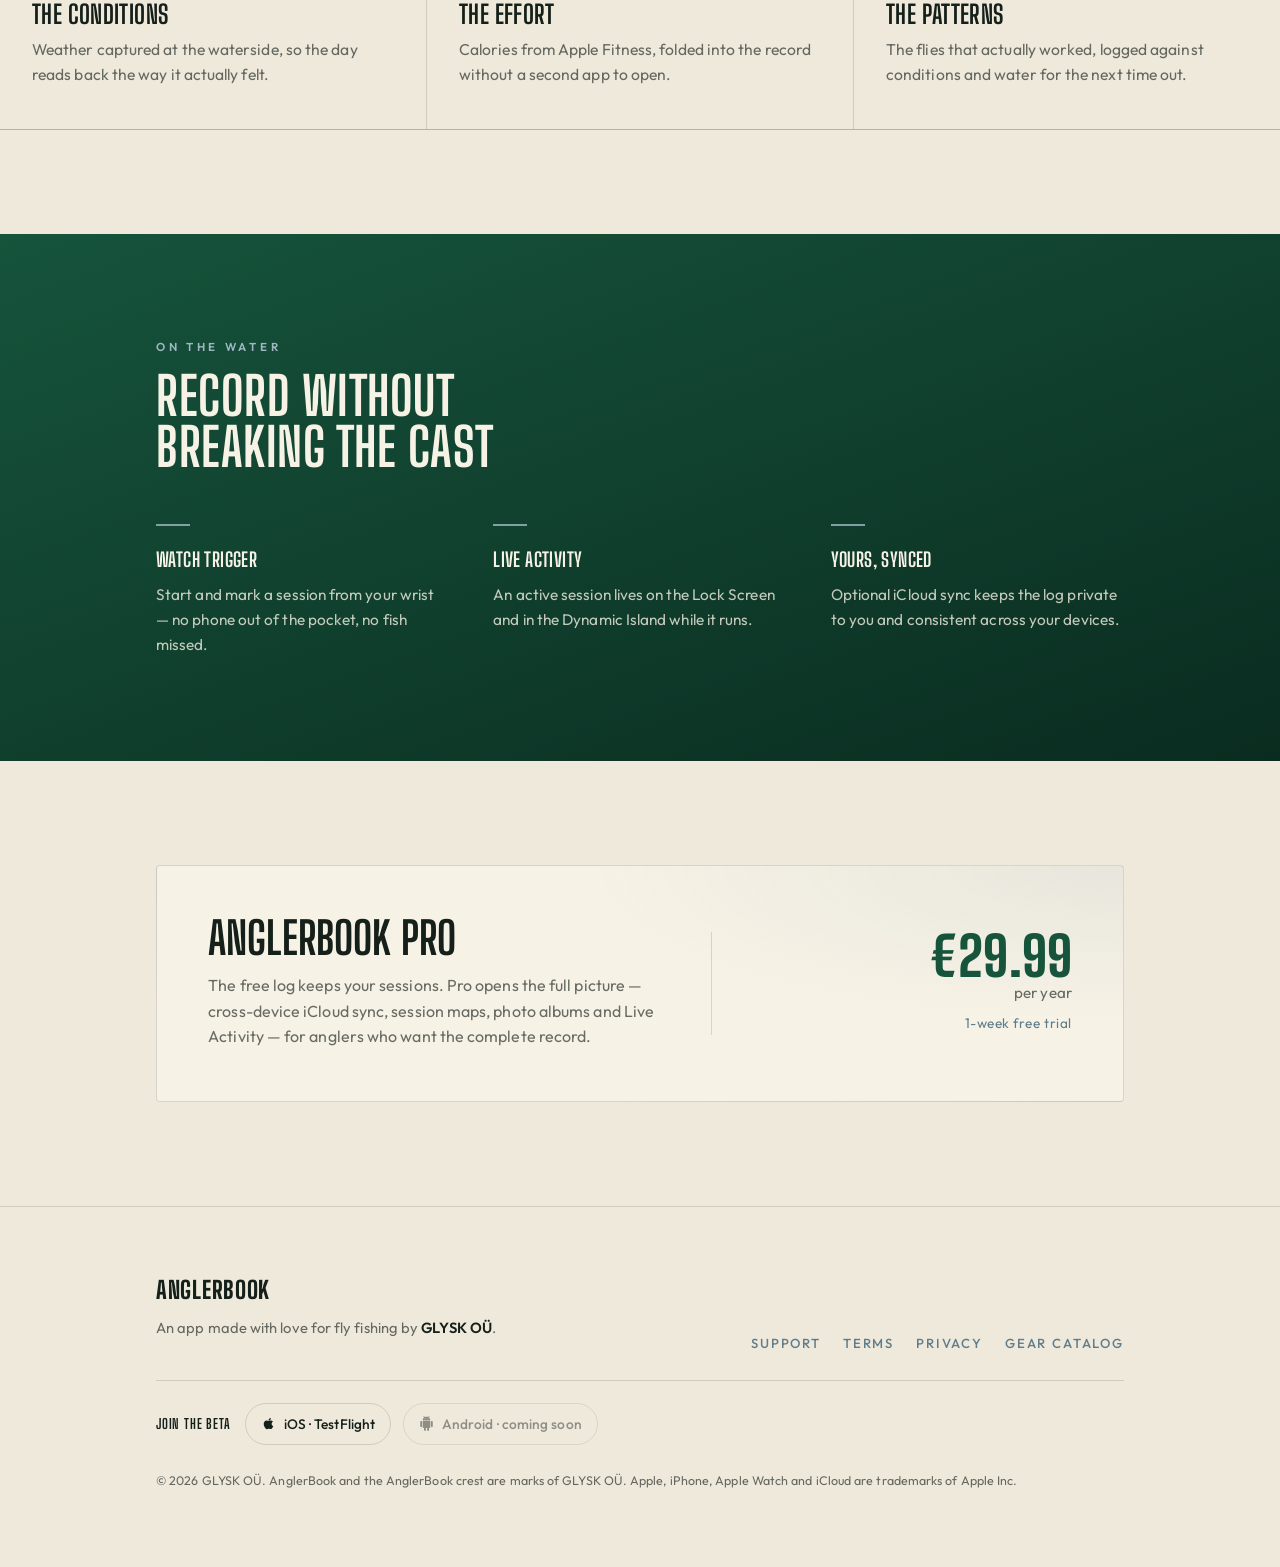
==== commit 634f88ce: "Homepage: AnglerBook is live — official App Store badge (light/dark) replaces 'coming soon'; correct" ====
--- a/index.html
+++ b/index.html
@@ -49,7 +49,10 @@
       <p class="eyebrow">iPhone · Apple Watch</p>
       <h1 class="wordmark">Angler<span class="b">book</span></h1>
       <p class="lede">A career-long log for fly fishing — every session, fly and fish, mapped and remembered.</p>
-      <span class="pill"><span class="dot"></span>Coming to the App Store</span>
+      <a class="appstore-cta" href="https://apps.apple.com/us/app/anglerbook/id6782159651" aria-label="Download AnglerBook on the App Store">
+        <img class="badge-light" src="assets/app-store-badge-black.svg" alt="" width="156" height="52">
+        <img class="badge-dark" src="assets/app-store-badge-white.svg" alt="" width="156" height="52">
+      </a>
       <p class="credit">By GLYSK&nbsp;OÜ</p>
     </div>
   </div>
--- a/assets/style.css
+++ b/assets/style.css
@@ -355,3 +355,31 @@
   .theme-toggle span { display: none; }
 }
 @media (prefers-reduced-motion: reduce) { .theme-toggle { transition: none; } }
+
+/* ==================== Footer beta CTA ==================== */
+.foot-beta {
+  margin-top: 26px; padding-top: 22px; border-top: 1px solid var(--ink-faint);
+  display: flex; flex-wrap: wrap; align-items: center; gap: 12px;
+}
+.foot-beta-label {
+  font-family: var(--display); text-transform: uppercase; letter-spacing: 0.06em;
+  font-size: 0.86rem; font-weight: 700; color: var(--ink); margin-right: 2px;
+}
+.beta-btn {
+  display: inline-flex; align-items: center; gap: 8px;
+  padding: 9px 15px; border-radius: 999px;
+  border: 1px solid var(--ink-faint); color: var(--ink);
+  font-size: 0.86rem; font-weight: 500; text-decoration: none;
+  transition: border-color .2s ease, color .2s ease, background .2s ease;
+}
+.beta-btn svg { width: 15px; height: 15px; flex: none; }
+.beta-btn:not(.is-soon):hover { border-color: var(--green); color: var(--green); }
+.beta-btn.is-soon { color: var(--ink-soft); cursor: default; opacity: 0.7; }
+
+/* ==================== App Store download badge ==================== */
+.appstore-cta { display: inline-block; margin: 12px 0 2px; line-height: 0; }
+.appstore-cta img { height: 52px; width: auto; display: block; }
+.appstore-cta:focus-visible { outline: 2px solid var(--green); outline-offset: 4px; border-radius: 9px; }
+.appstore-cta .badge-dark { display: none; }
+:root[data-theme="dark"] .appstore-cta .badge-light { display: none; }
+:root[data-theme="dark"] .appstore-cta .badge-dark { display: block; }
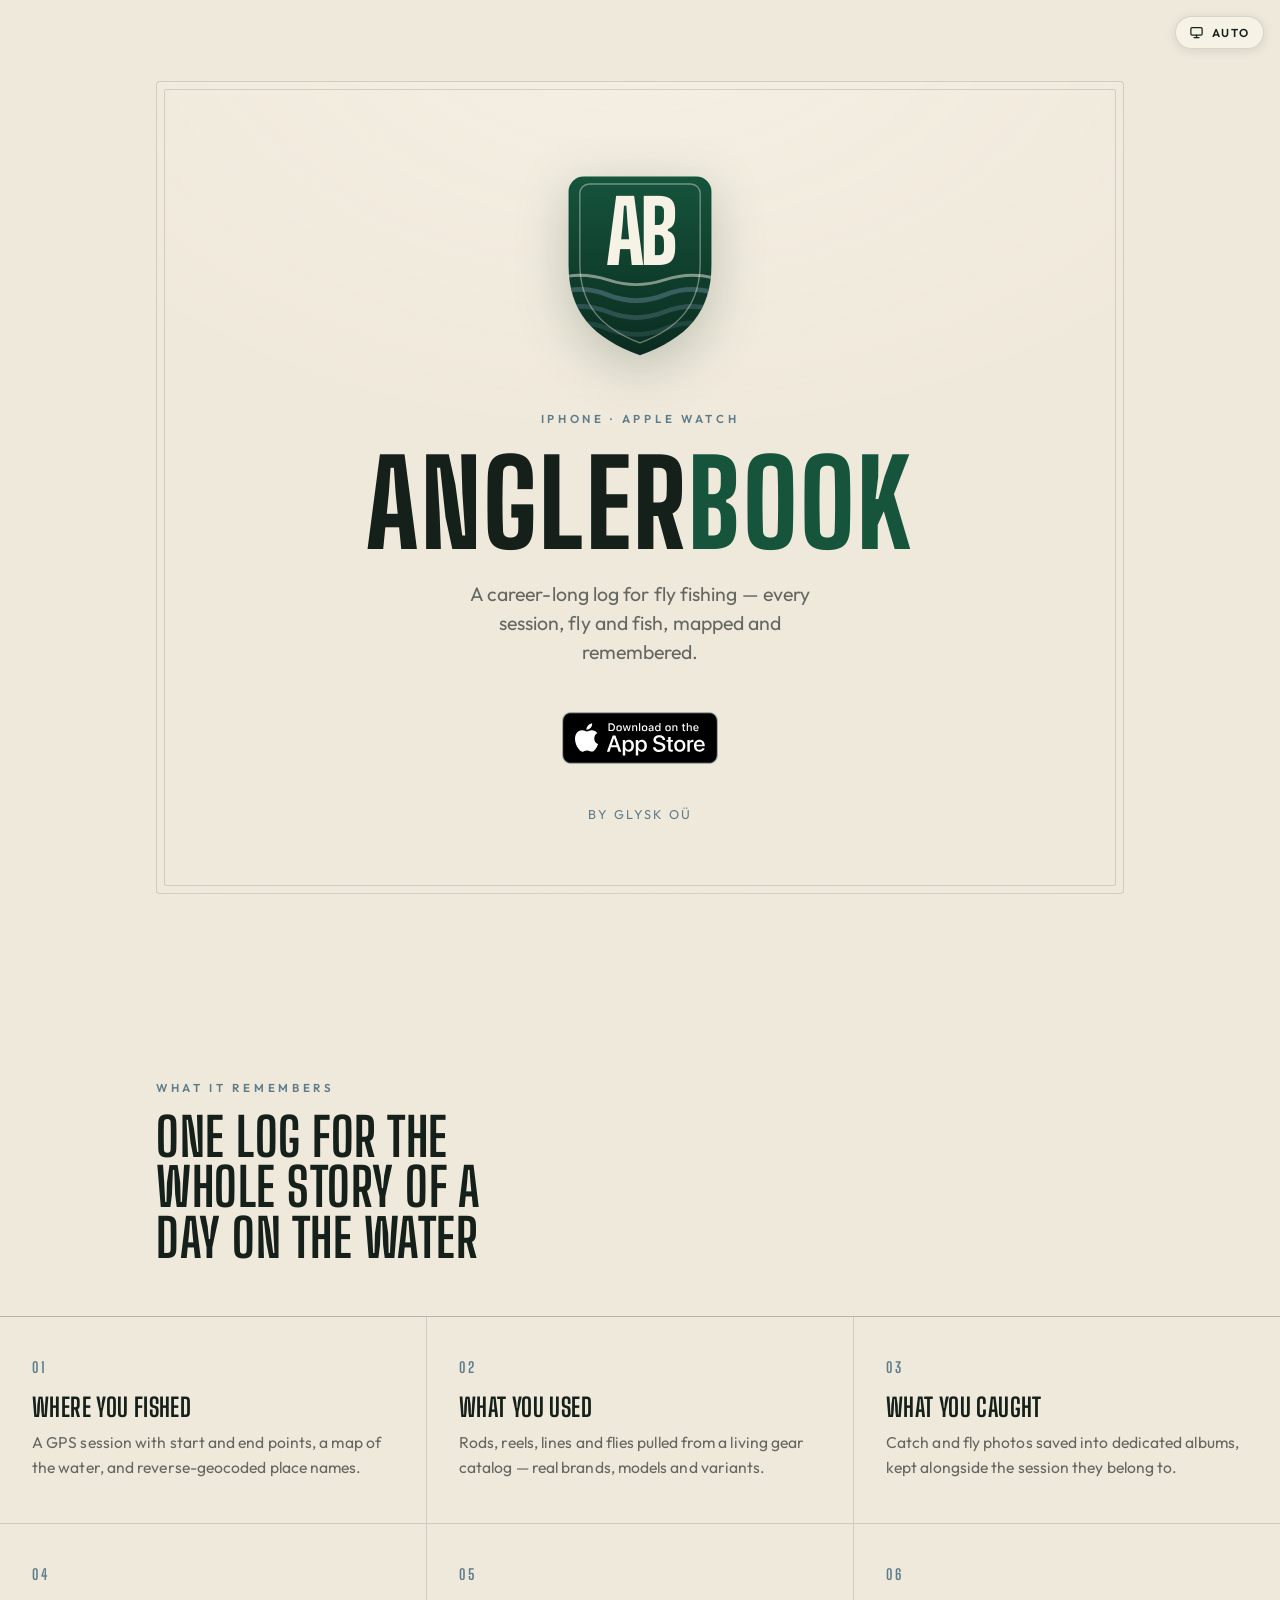
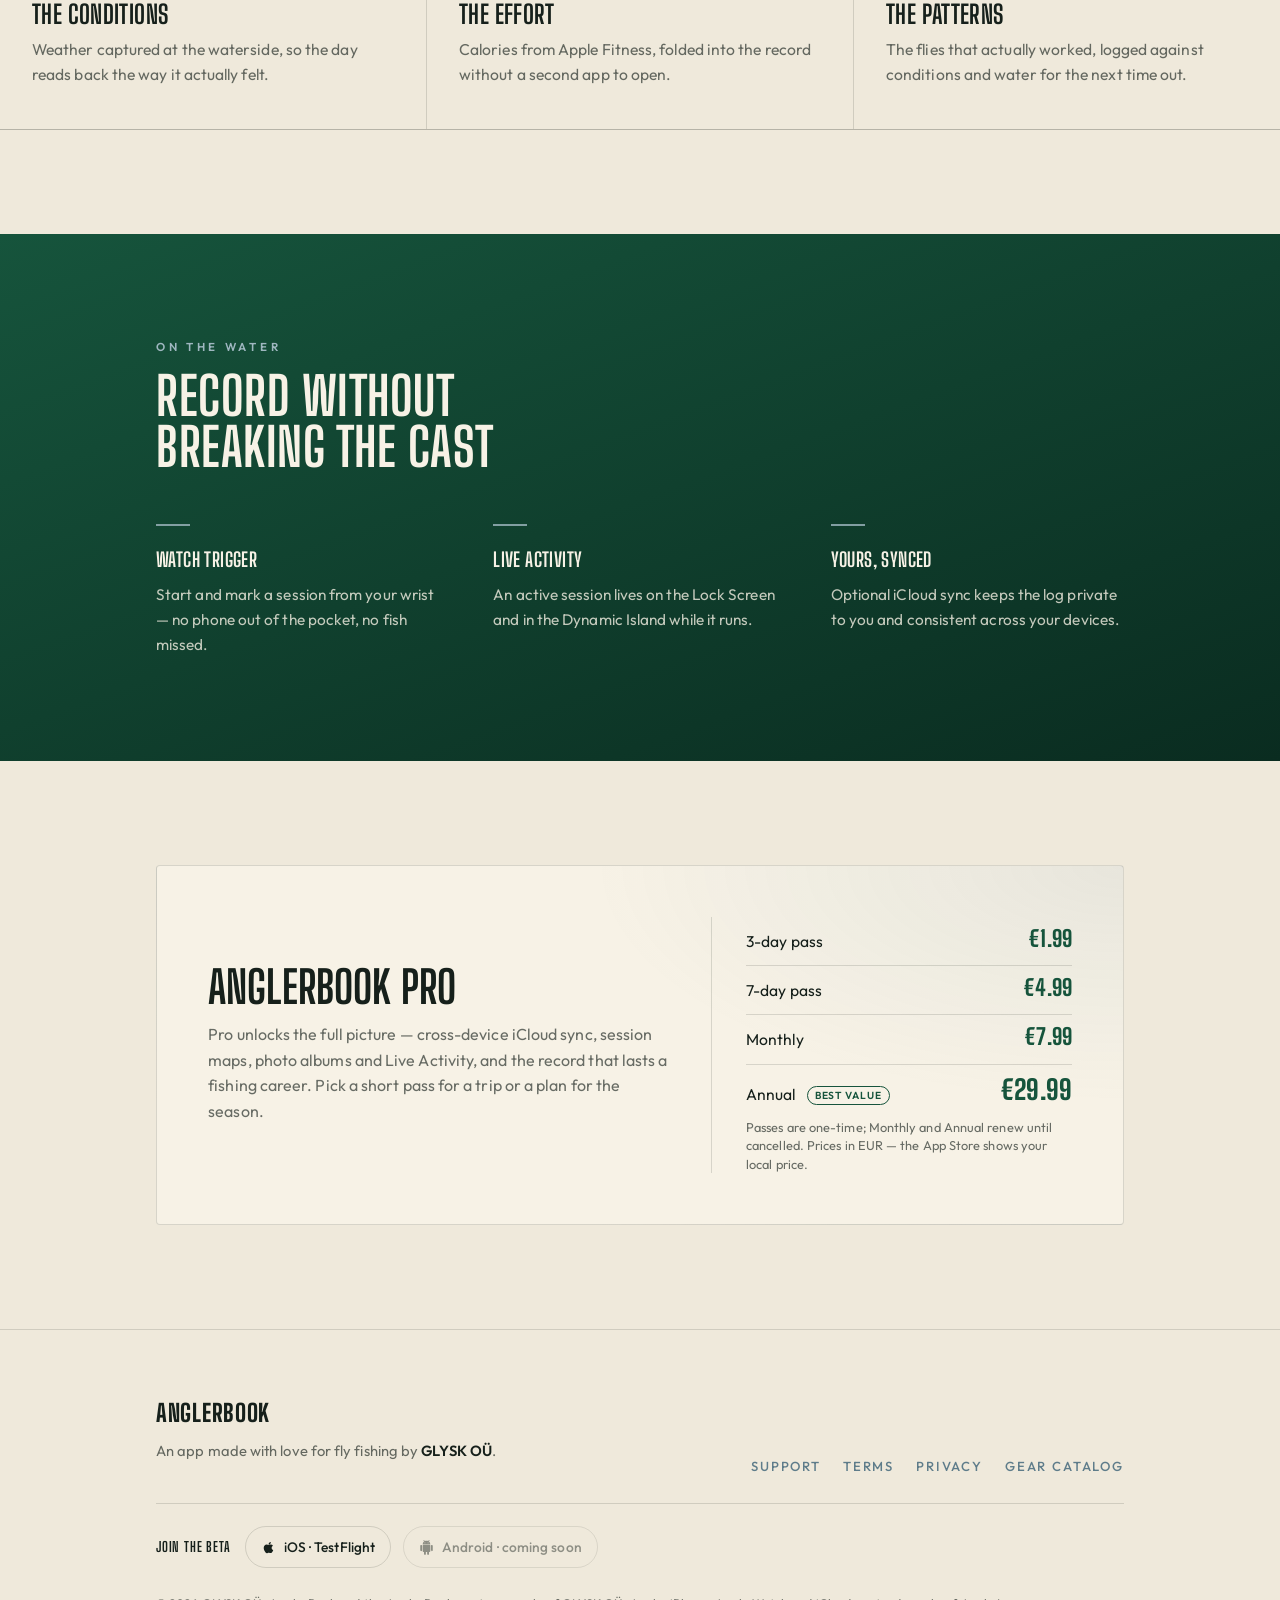
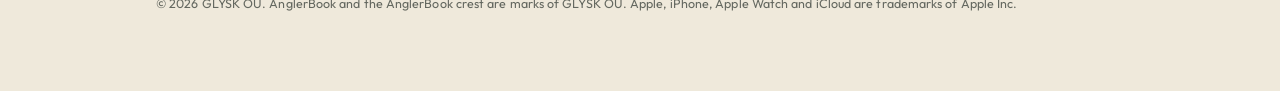
==== commit b827ff66: "Pricing: show all four Pro tiers (3-day €1.99, 7-day €4.99, Monthly €7.99, Annual €29.99); drop free" ====
--- a/index.html
+++ b/index.html
@@ -130,16 +130,21 @@
     <div class="panel reveal">
       <div>
         <h2>AnglerBook Pro</h2>
-        <p>The free log keeps your sessions. Pro opens the full picture — cross-device iCloud sync, session maps, photo albums and Live Activity — for anglers who want the complete record.</p>
+        <p>Pro unlocks the full picture — cross-device iCloud sync, session maps, photo albums and Live Activity, and the record that lasts a fishing career. Pick a short pass for a trip or a plan for the season.</p>
       </div>
-      <div class="price">
-        <div class="amt">&euro;29.99</div>
-        <div class="per">per year</div>
-        <div class="trial">1-week free trial</div>
+      <div class="pro-plans-col">
+        <div class="pro-plans">
+          <div class="plan"><span class="plan-name">3-day pass</span><span class="plan-price">&euro;1.99</span></div>
+          <div class="plan"><span class="plan-name">7-day pass</span><span class="plan-price">&euro;4.99</span></div>
+          <div class="plan"><span class="plan-name">Monthly</span><span class="plan-price">&euro;7.99</span></div>
+          <div class="plan is-best"><span class="plan-name">Annual <em>best value</em></span><span class="plan-price">&euro;29.99</span></div>
+        </div>
+        <p class="plan-foot">Passes are one-time; Monthly and Annual renew until cancelled. Prices in EUR — the App Store shows your local price.</p>
       </div>
     </div>
   </div>
 </section>
+
 
 <footer class="site-foot">
   <div class="wrap">
--- a/assets/style.css
+++ b/assets/style.css
@@ -383,3 +383,14 @@
 .appstore-cta .badge-dark { display: none; }
 :root[data-theme="dark"] .appstore-cta .badge-light { display: none; }
 :root[data-theme="dark"] .appstore-cta .badge-dark { display: block; }
+
+/* ==================== Pro pricing tiers ==================== */
+.pro-plans { display: flex; flex-direction: column; }
+@media (min-width: 780px) { .pro-plans-col { border-left: 1px solid var(--ink-faint); padding-left: clamp(22px, 3vw, 34px); } }
+.plan { display: flex; align-items: baseline; justify-content: space-between; gap: 14px; padding: 11px 0; border-bottom: 1px solid var(--ink-faint); }
+.plan:last-child { border-bottom: 0; }
+.plan-name { color: var(--ink); font-size: 0.98rem; }
+.plan-name em { font-style: normal; margin-left: 8px; font-size: 0.64rem; font-weight: 600; text-transform: uppercase; letter-spacing: 0.09em; color: var(--green); border: 1px solid var(--green); border-radius: 999px; padding: 2px 7px; vertical-align: middle; white-space: nowrap; }
+.plan-price { font-family: var(--display); font-weight: 800; font-size: 1.4rem; line-height: 1; color: var(--green); white-space: nowrap; }
+.plan.is-best .plan-price { font-size: 1.7rem; }
+.plan-foot { margin-top: 14px; font-size: 0.8rem; color: var(--ink-soft); line-height: 1.45; }
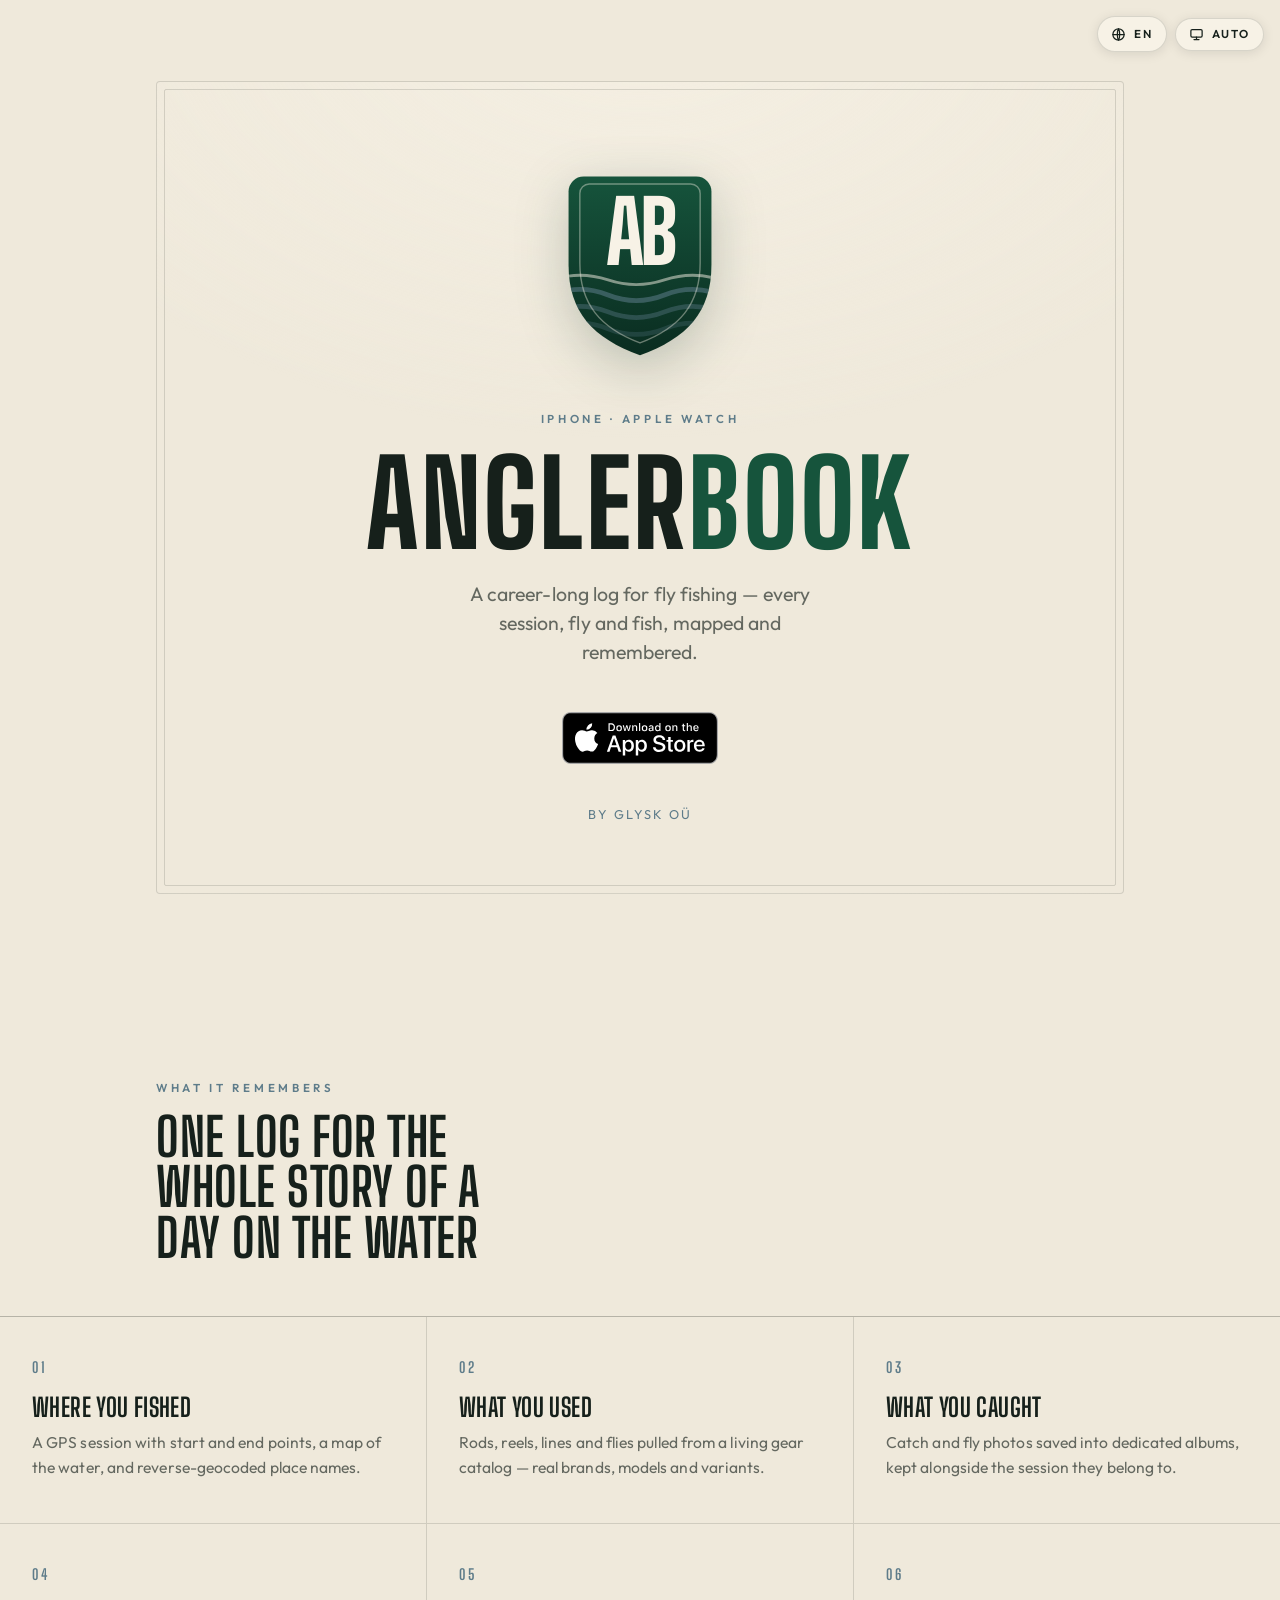
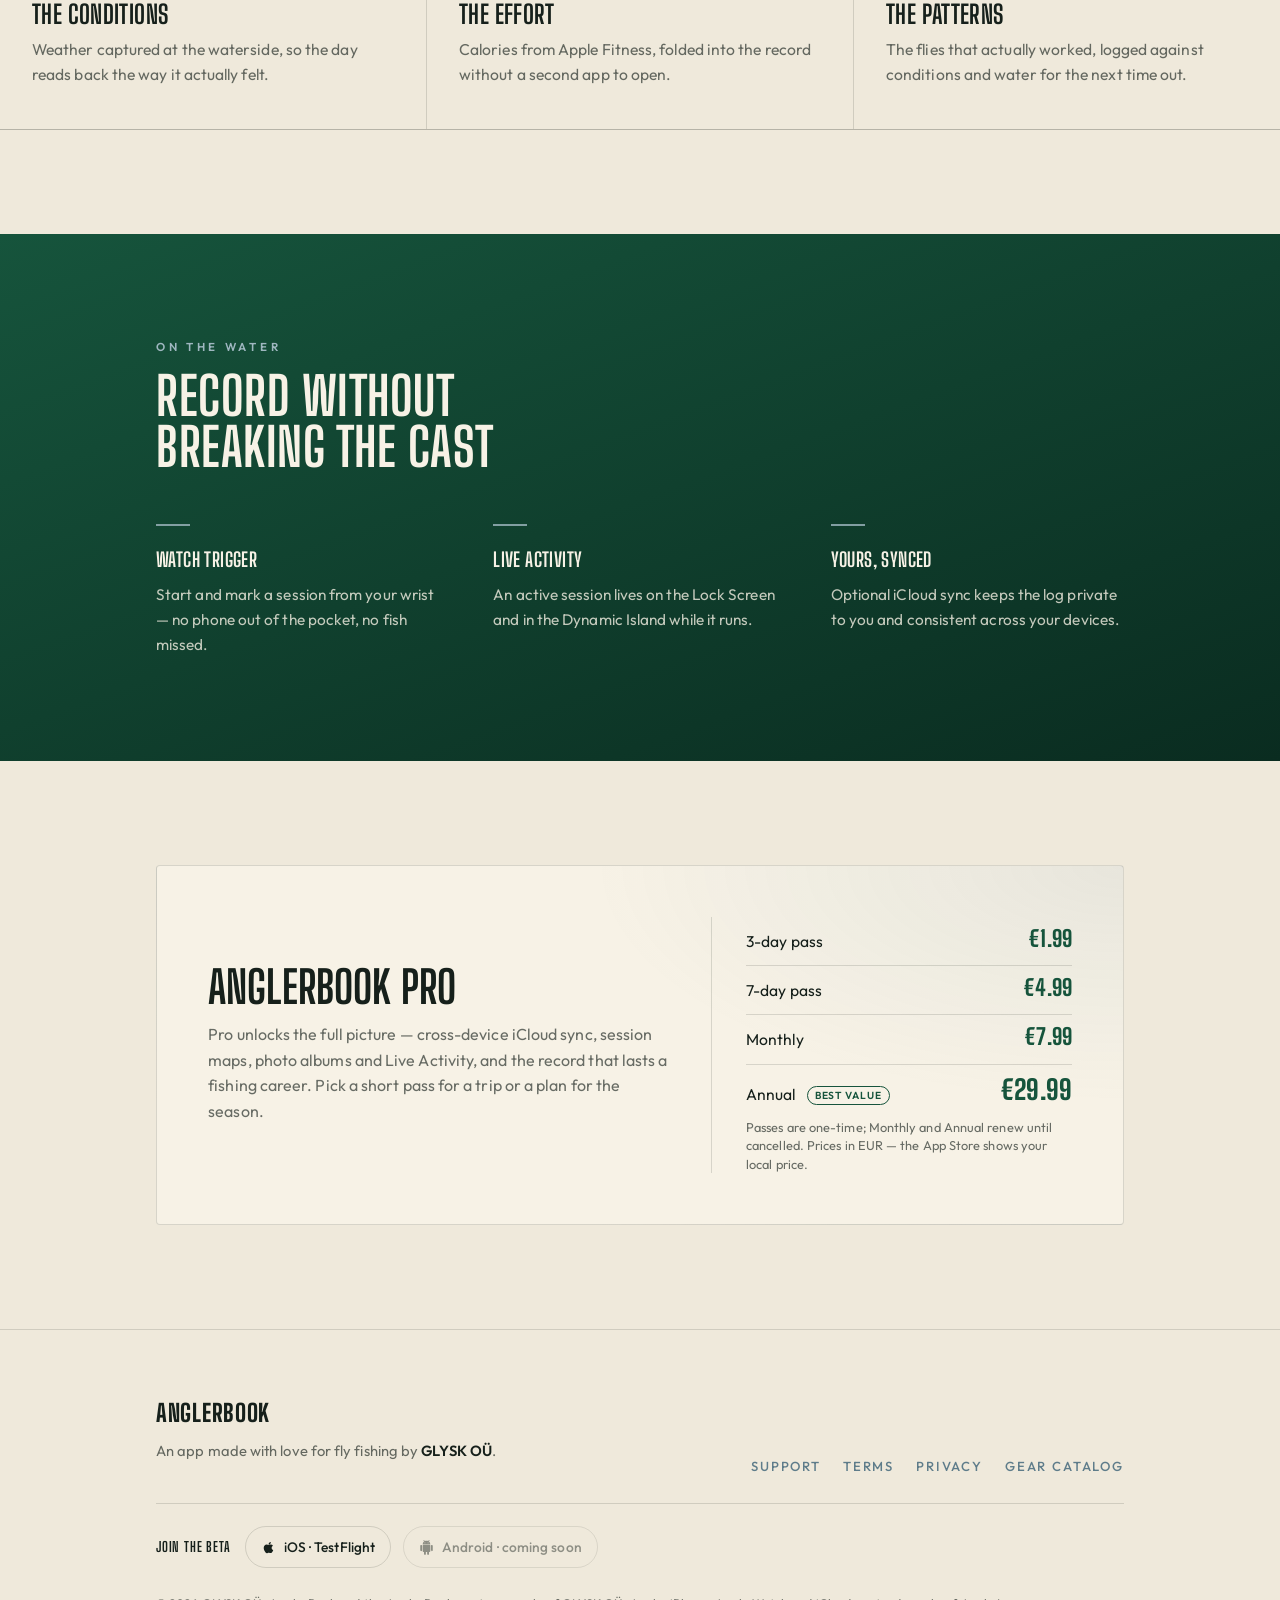
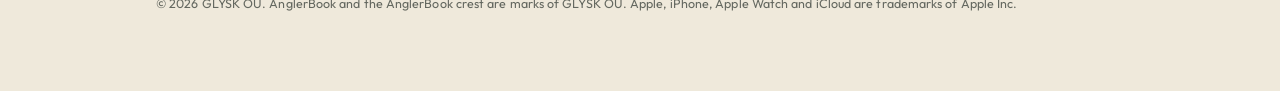
==== commit bdae05d6: "Language selector: match the theme toggle's pill shape and sit beside it (top-right), replacing the " ====
--- a/index.html
+++ b/index.html
@@ -15,10 +15,27 @@
 <meta property="og:image" content="https://anglerbook.fun/og-image.png">
 <meta name="twitter:card" content="summary_large_image">
 <link rel="canonical" href="https://anglerbook.fun/">
+<link rel="alternate" hreflang="en" href="https://anglerbook.fun/">
+<link rel="alternate" hreflang="de" href="https://anglerbook.fun/de/">
+<link rel="alternate" hreflang="it" href="https://anglerbook.fun/it/">
+<link rel="alternate" hreflang="fr" href="https://anglerbook.fun/fr/">
+<link rel="alternate" hreflang="x-default" href="https://anglerbook.fun/">
 <link rel="stylesheet" href="assets/style.css">
 <script src="assets/theme.js"></script>
 </head>
 <body>
+<div id="site-controls">
+  <details class="lang-menu">
+    <summary aria-label="Language"><svg viewBox="0 0 24 24" fill="none" stroke="currentColor" stroke-width="2" stroke-linecap="round" stroke-linejoin="round"><circle cx="12" cy="12" r="9"/><line x1="3" y1="12" x2="21" y2="12"/><path d="M12 3c2.5 3 2.5 15 0 18M12 3c-2.5 3-2.5 15 0 18"/></svg><span>EN</span></summary>
+    <div class="lang-pop">
+      <a href="/" aria-current="true">English</a>
+      <a href="/de/">Deutsch</a>
+      <a href="/it/">Italiano</a>
+      <a href="/fr/">Français</a>
+    </div>
+  </details>
+</div>
+
 
 <header class="hero">
   <div class="wrap">
--- a/assets/style.css
+++ b/assets/style.css
@@ -394,3 +394,57 @@
 .plan-price { font-family: var(--display); font-weight: 800; font-size: 1.4rem; line-height: 1; color: var(--green); white-space: nowrap; }
 .plan.is-best .plan-price { font-size: 1.7rem; }
 .plan-foot { margin-top: 14px; font-size: 0.8rem; color: var(--ink-soft); line-height: 1.45; }
+
+/* ==================== Language switcher ==================== */
+.lang-switch {
+  position: fixed; top: 16px; left: 16px; z-index: 60;
+  display: inline-flex; align-items: center; gap: 1px; padding: 4px;
+  border-radius: 999px; background: var(--cream); border: 1px solid var(--ink-faint);
+  box-shadow: 0 2px 12px rgba(0, 0, 0, 0.10);
+  -webkit-backdrop-filter: blur(6px); backdrop-filter: blur(6px);
+}
+.lang-switch a {
+  display: inline-block; padding: 4px 9px; border-radius: 999px;
+  font-family: var(--body); font-size: 0.7rem; font-weight: 600;
+  letter-spacing: 0.06em; text-transform: uppercase;
+  color: var(--ink-soft); text-decoration: none; transition: color .2s ease, background .2s ease;
+}
+.lang-switch a:hover { color: var(--ink); }
+.lang-switch a[aria-current="true"] { background: var(--green); color: var(--sand); }
+@media (max-width: 560px) { .lang-switch { top: 12px; left: 12px; } .lang-switch a { padding: 4px 7px; } }
+
+/* ---- controls cluster: language + theme, top-right ---- */
+#site-controls { position: fixed; top: 16px; right: 16px; z-index: 60; display: flex; align-items: center; gap: 8px; }
+.theme-toggle { position: static; top: auto; right: auto; z-index: auto; }
+.lang-menu { position: relative; }
+.lang-menu > summary {
+  display: inline-flex; align-items: center; gap: 8px;
+  margin: 0; padding: 8px 13px; border-radius: 999px;
+  background: var(--cream); color: var(--ink); border: 1px solid var(--ink-faint);
+  font-family: var(--body); font-size: 0.72rem; font-weight: 600;
+  letter-spacing: 0.14em; text-transform: uppercase; cursor: pointer;
+  box-shadow: 0 2px 12px rgba(0, 0, 0, 0.10);
+  -webkit-backdrop-filter: blur(6px); backdrop-filter: blur(6px);
+  list-style: none; -webkit-user-select: none; user-select: none;
+  transition: border-color .2s ease, color .2s ease, background .2s ease;
+}
+.lang-menu > summary::-webkit-details-marker { display: none; }
+.lang-menu > summary::marker { content: ""; }
+.lang-menu > summary:hover, .lang-menu[open] > summary { border-color: var(--slate); }
+.lang-menu > summary:focus-visible { outline: 2px solid var(--green); outline-offset: 2px; }
+.lang-menu svg { width: 15px; height: 15px; flex: none; }
+.lang-pop {
+  position: absolute; top: calc(100% + 8px); right: 0; min-width: 150px; padding: 6px;
+  background: var(--cream); border: 1px solid var(--ink-faint); border-radius: 14px;
+  box-shadow: 0 10px 26px rgba(0, 0, 0, 0.18);
+  -webkit-backdrop-filter: blur(8px); backdrop-filter: blur(8px);
+  display: flex; flex-direction: column; gap: 2px;
+}
+.lang-pop a {
+  display: block; padding: 8px 12px; border-radius: 9px;
+  font-family: var(--body); font-size: 0.85rem; font-weight: 500;
+  color: var(--ink); text-decoration: none; white-space: nowrap;
+}
+.lang-pop a:hover { background: var(--ink-faint); }
+.lang-pop a[aria-current="true"] { color: var(--green); font-weight: 700; }
+@media (max-width: 560px) { #site-controls { top: 12px; right: 12px; gap: 6px; } }
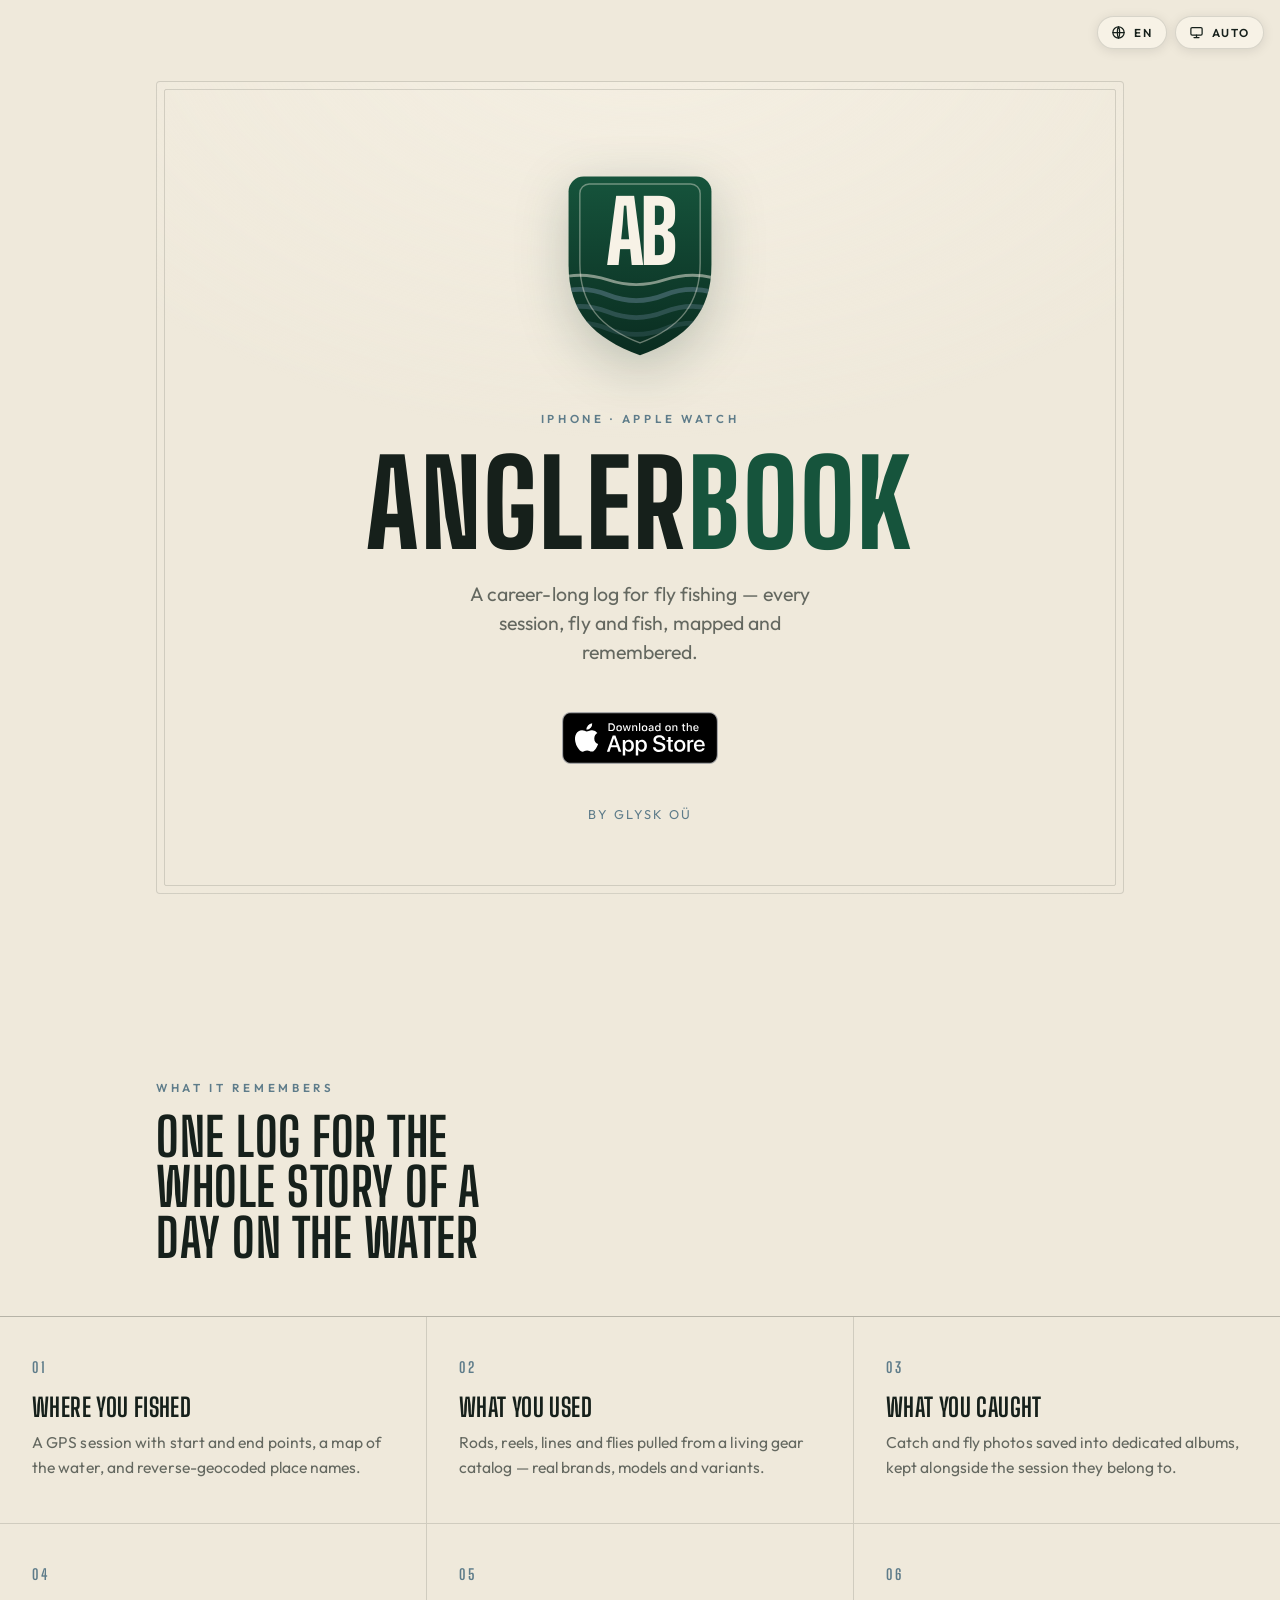
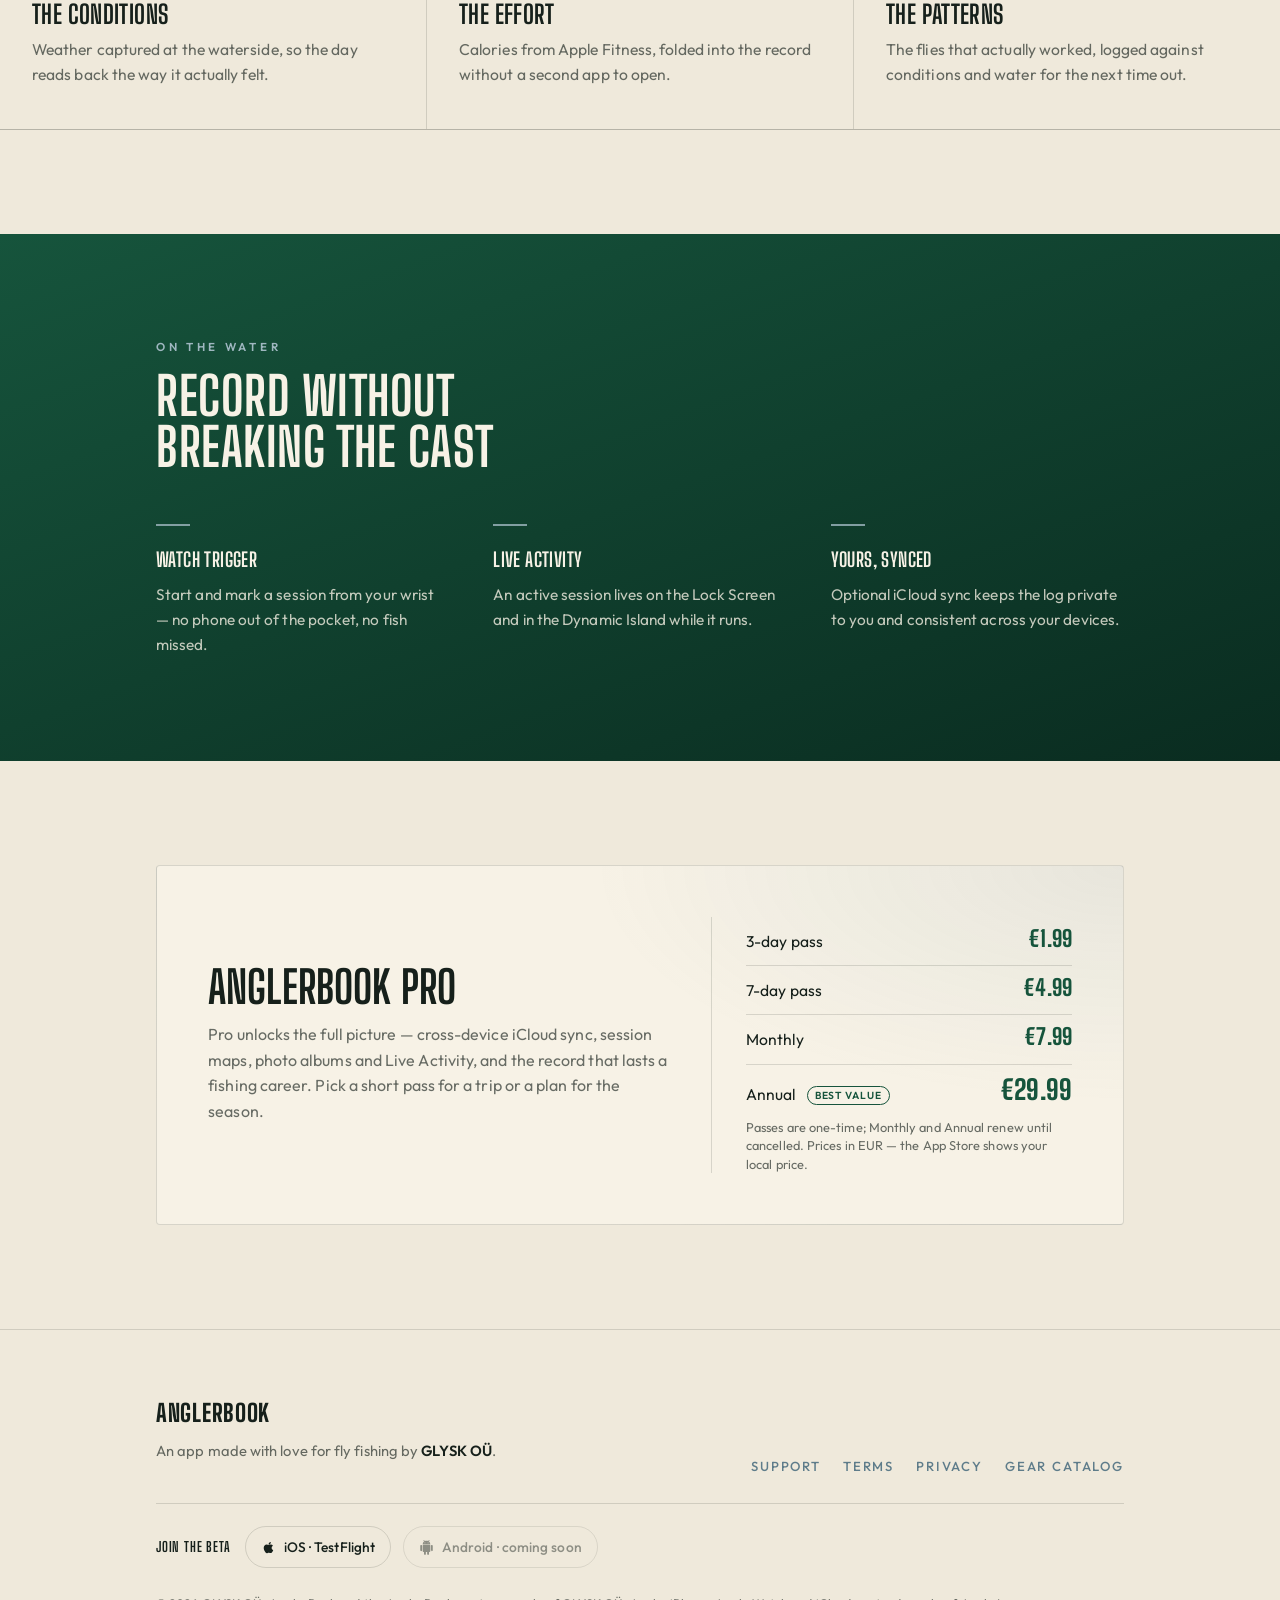
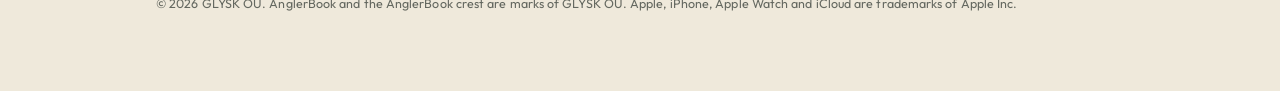
==== commit cb5a2f0c: "Fix language selector: replace fragile <details> with a robust button + JS-toggled menu" ====
--- a/index.html
+++ b/index.html
@@ -25,15 +25,15 @@
 </head>
 <body>
 <div id="site-controls">
-  <details class="lang-menu">
-    <summary aria-label="Language"><svg viewBox="0 0 24 24" fill="none" stroke="currentColor" stroke-width="2" stroke-linecap="round" stroke-linejoin="round"><circle cx="12" cy="12" r="9"/><line x1="3" y1="12" x2="21" y2="12"/><path d="M12 3c2.5 3 2.5 15 0 18M12 3c-2.5 3-2.5 15 0 18"/></svg><span>EN</span></summary>
+  <div class="lang-menu">
+    <button class="lang-btn" type="button" aria-haspopup="true" aria-expanded="false" aria-label="Language"><svg viewBox="0 0 24 24" fill="none" stroke="currentColor" stroke-width="2" stroke-linecap="round" stroke-linejoin="round"><circle cx="12" cy="12" r="9"/><line x1="3" y1="12" x2="21" y2="12"/><path d="M12 3c2.5 3 2.5 15 0 18M12 3c-2.5 3-2.5 15 0 18"/></svg><span>EN</span></button>
     <div class="lang-pop">
       <a href="/" aria-current="true">English</a>
       <a href="/de/">Deutsch</a>
       <a href="/it/">Italiano</a>
       <a href="/fr/">Français</a>
     </div>
-  </details>
+  </div>
 </div>
 
 
--- a/assets/style.css
+++ b/assets/style.css
@@ -448,3 +448,20 @@
 .lang-pop a:hover { background: var(--ink-faint); }
 .lang-pop a[aria-current="true"] { color: var(--green); font-weight: 700; }
 @media (max-width: 560px) { #site-controls { top: 12px; right: 12px; gap: 6px; } }
+
+/* ---- language menu: robust button + JS-toggled popover (replaces <details>) ---- */
+.lang-btn {
+  display: inline-flex; align-items: center; gap: 8px;
+  margin: 0; padding: 8px 13px; border-radius: 999px;
+  background: var(--cream); color: var(--ink); border: 1px solid var(--ink-faint);
+  font-family: var(--body); font-size: 0.72rem; font-weight: 600;
+  letter-spacing: 0.14em; text-transform: uppercase; cursor: pointer;
+  box-shadow: 0 2px 12px rgba(0, 0, 0, 0.10);
+  -webkit-backdrop-filter: blur(6px); backdrop-filter: blur(6px);
+  transition: border-color .2s ease, color .2s ease, background .2s ease;
+}
+.lang-btn svg { width: 15px; height: 15px; flex: none; }
+.lang-btn:hover, .lang-menu.open .lang-btn { border-color: var(--slate); }
+.lang-btn:focus-visible { outline: 2px solid var(--green); outline-offset: 2px; }
+.lang-pop { display: none; }
+.lang-menu.open .lang-pop { display: flex; }
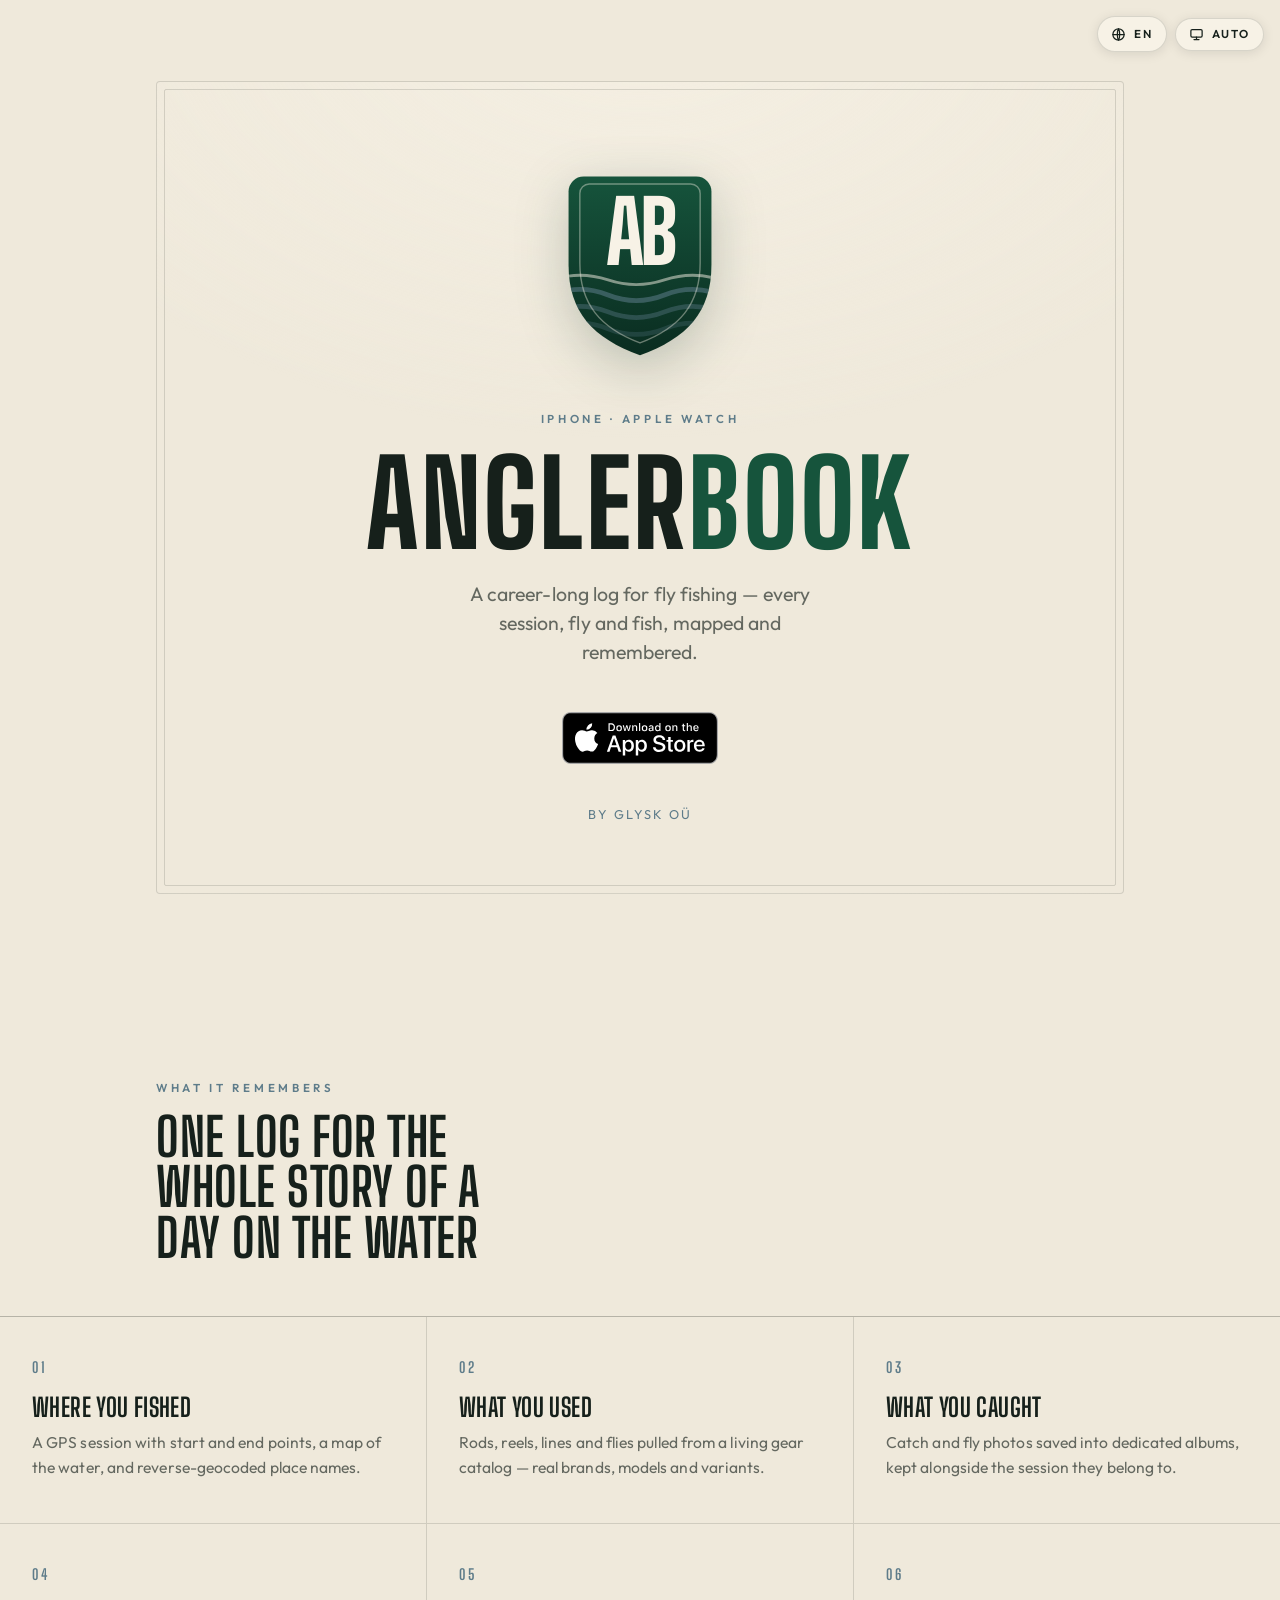
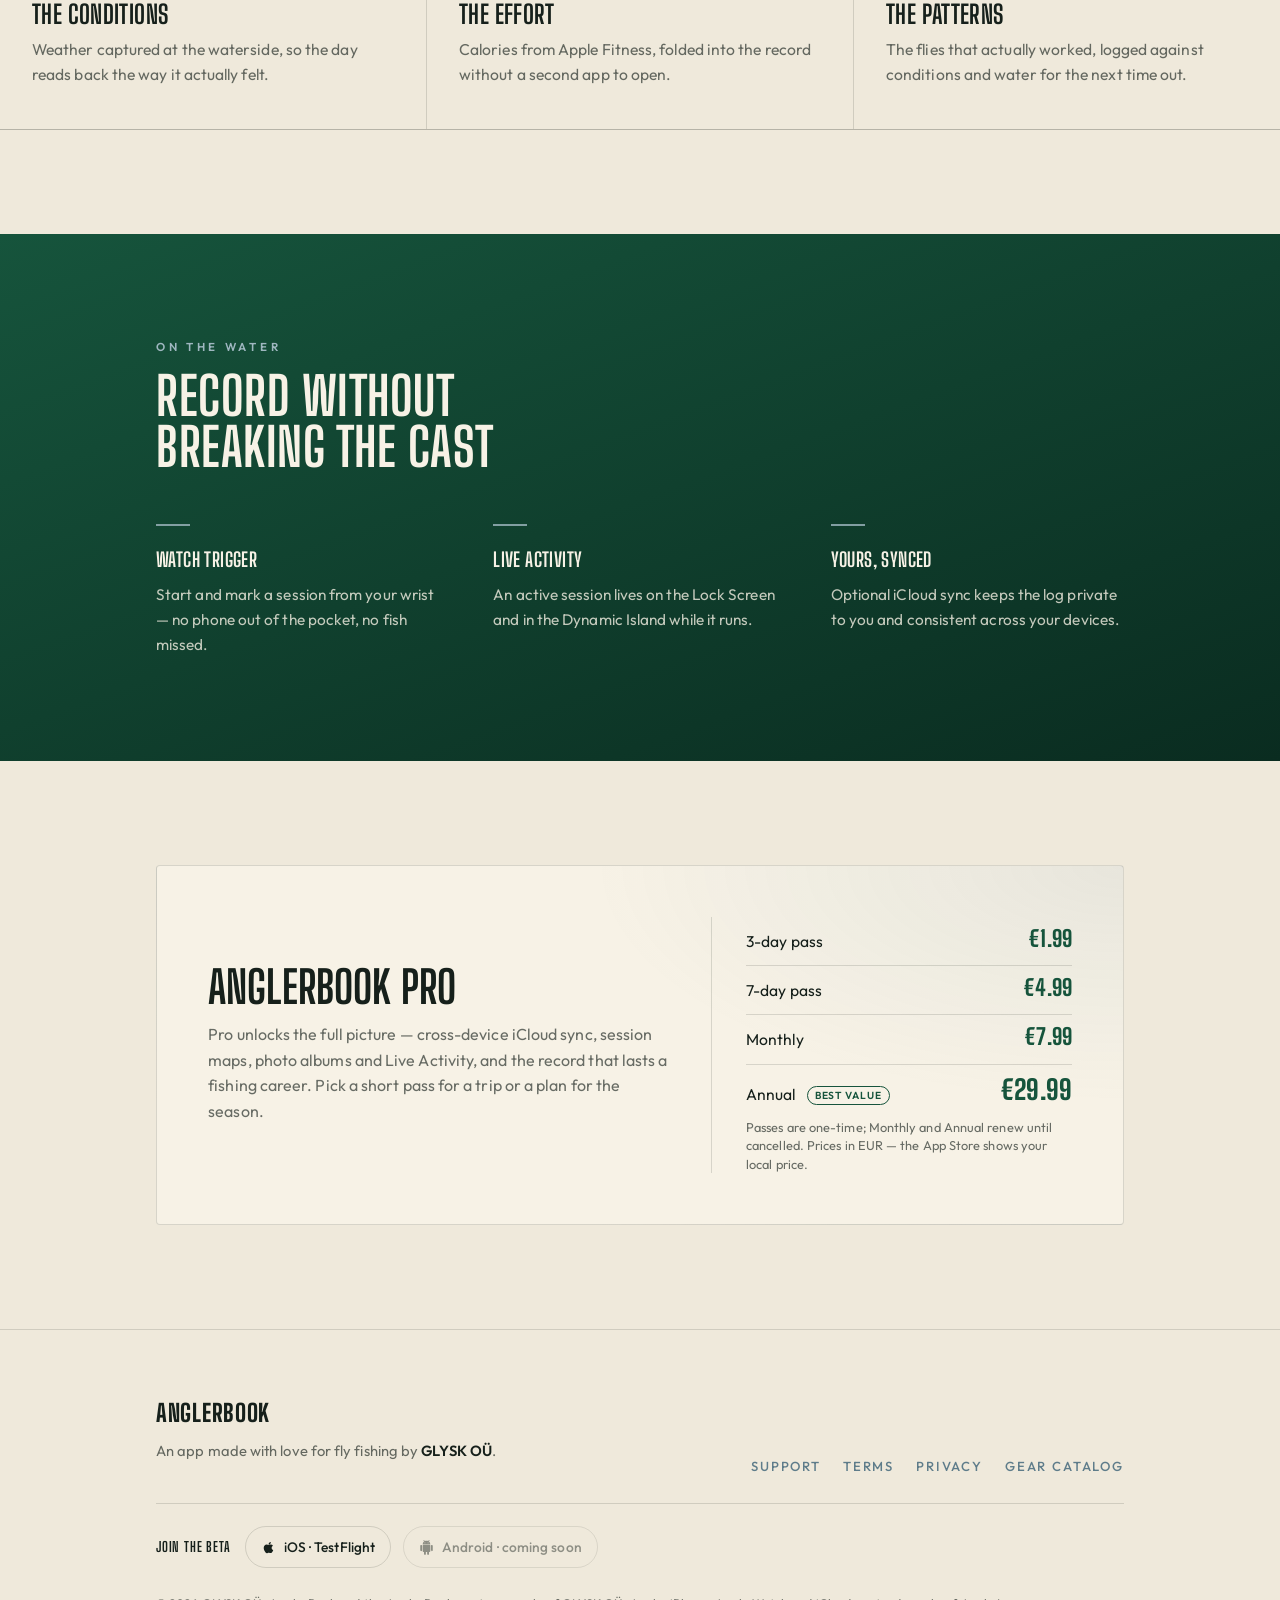
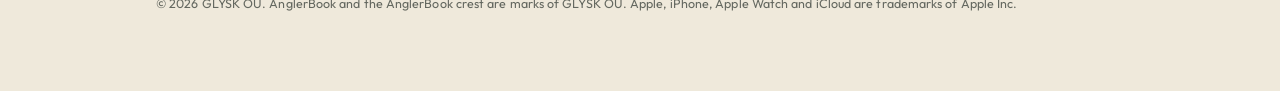
==== commit 11d57018: "Language selector: no-JS native <details>/<summary> with deterministic show/hide" ====
--- a/index.html
+++ b/index.html
@@ -25,15 +25,15 @@
 </head>
 <body>
 <div id="site-controls">
-  <div class="lang-menu">
-    <button class="lang-btn" type="button" aria-haspopup="true" aria-expanded="false" aria-label="Language"><svg viewBox="0 0 24 24" fill="none" stroke="currentColor" stroke-width="2" stroke-linecap="round" stroke-linejoin="round"><circle cx="12" cy="12" r="9"/><line x1="3" y1="12" x2="21" y2="12"/><path d="M12 3c2.5 3 2.5 15 0 18M12 3c-2.5 3-2.5 15 0 18"/></svg><span>EN</span></button>
+  <details class="lang-menu">
+    <summary class="lang-btn" aria-label="Language"><svg viewBox="0 0 24 24" fill="none" stroke="currentColor" stroke-width="2" stroke-linecap="round" stroke-linejoin="round"><circle cx="12" cy="12" r="9"/><line x1="3" y1="12" x2="21" y2="12"/><path d="M12 3c2.5 3 2.5 15 0 18M12 3c-2.5 3-2.5 15 0 18"/></svg><span>EN</span></summary>
     <div class="lang-pop">
       <a href="/" aria-current="true">English</a>
       <a href="/de/">Deutsch</a>
       <a href="/it/">Italiano</a>
       <a href="/fr/">Français</a>
     </div>
-  </div>
+  </details>
 </div>
 
 
--- a/assets/style.css
+++ b/assets/style.css
@@ -465,3 +465,10 @@
 .lang-btn:focus-visible { outline: 2px solid var(--green); outline-offset: 2px; }
 .lang-pop { display: none; }
 .lang-menu.open .lang-pop { display: flex; }
+
+/* language menu: native <details>, no JavaScript */
+.lang-btn { list-style: none; -webkit-user-select: none; user-select: none; }
+.lang-btn::-webkit-details-marker { display: none; }
+.lang-btn::marker { content: ""; }
+.lang-menu[open] > .lang-btn { border-color: var(--slate); }
+.lang-menu[open] > .lang-pop { display: flex; }
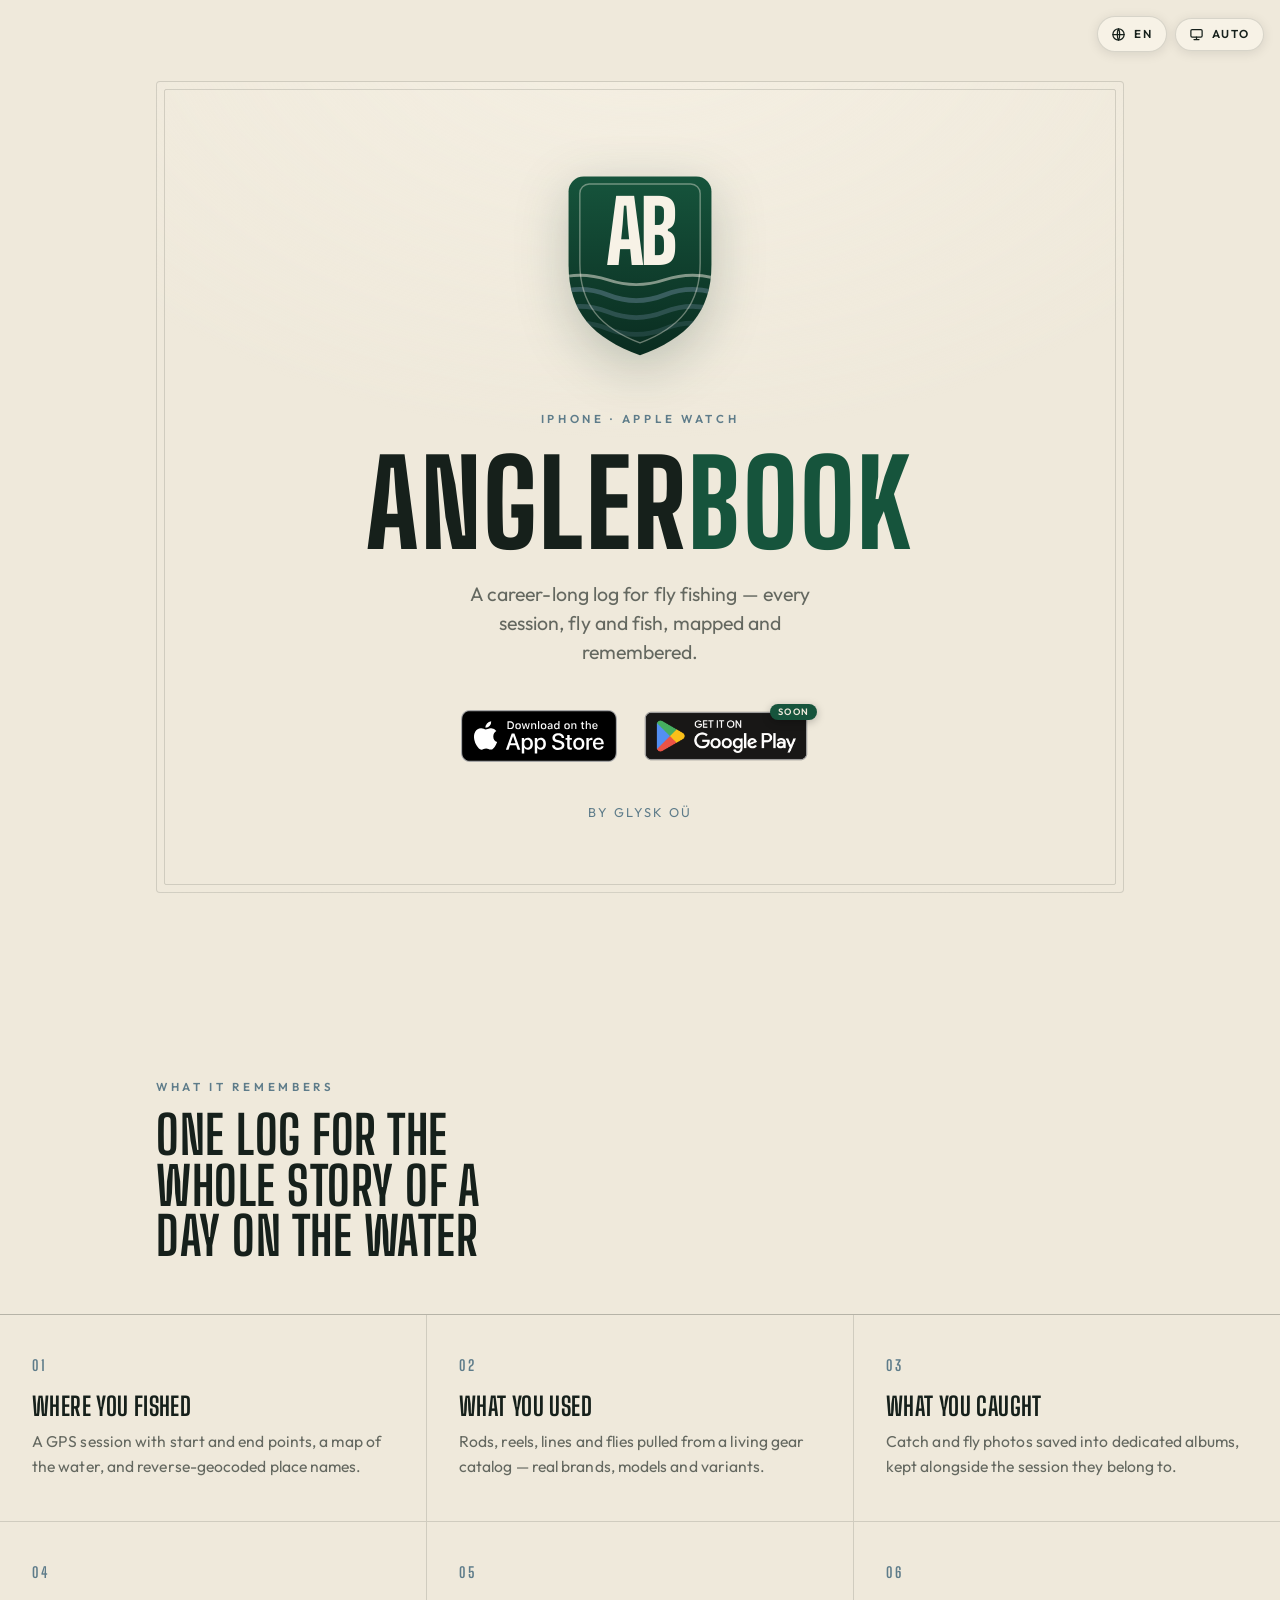
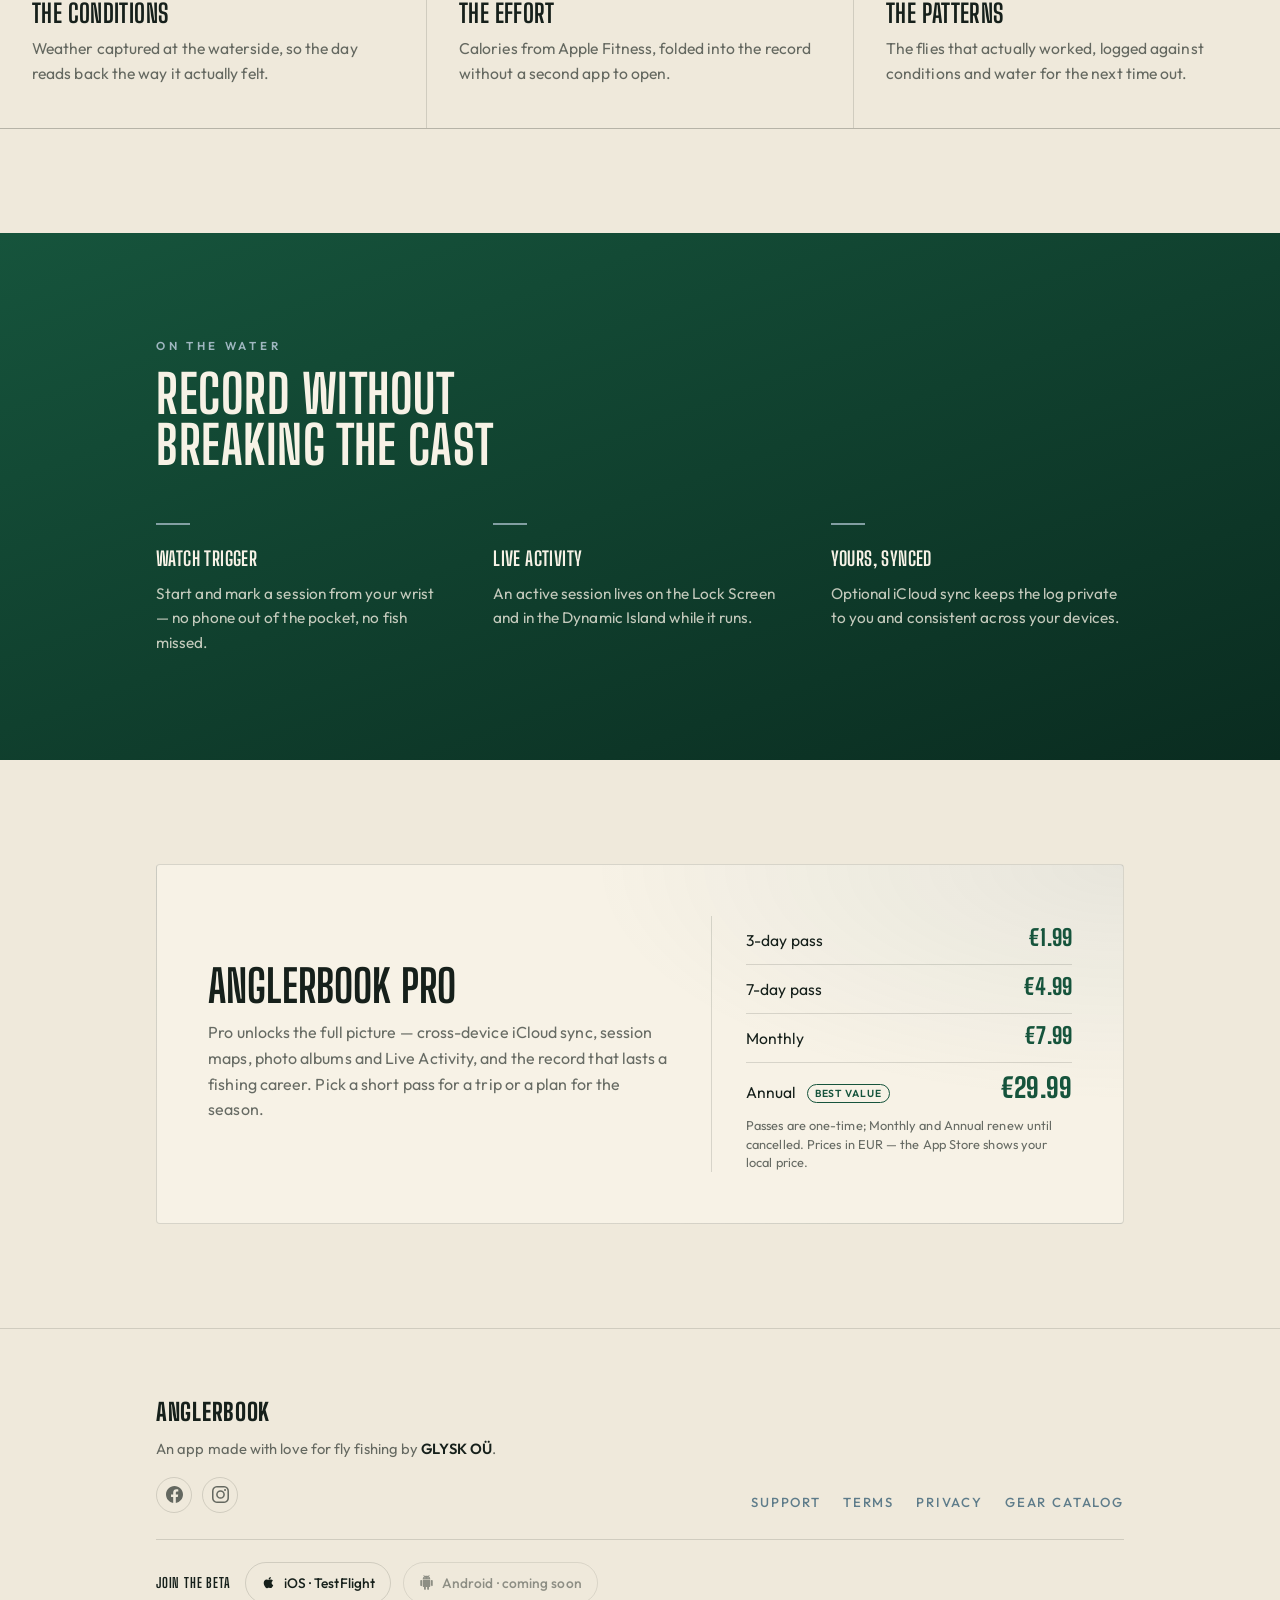
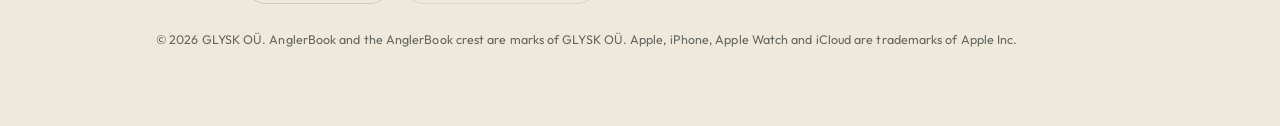
==== commit 2f7dadde: "Add Facebook/Instagram footer links and a coming-soon Google Play badge in the hero" ====
--- a/index.html
+++ b/index.html
@@ -66,10 +66,17 @@
       <p class="eyebrow">iPhone · Apple Watch</p>
       <h1 class="wordmark">Angler<span class="b">book</span></h1>
       <p class="lede">A career-long log for fly fishing — every session, fly and fish, mapped and remembered.</p>
-      <a class="appstore-cta" href="https://apps.apple.com/us/app/anglerbook/id6782159651" aria-label="Download AnglerBook on the App Store">
+      <div class="store-row">
+<a class="appstore-cta" href="https://apps.apple.com/us/app/anglerbook/id6782159651" aria-label="Download AnglerBook on the App Store">
         <img class="badge-light" src="assets/app-store-badge-black.svg" alt="" width="156" height="52">
         <img class="badge-dark" src="assets/app-store-badge-white.svg" alt="" width="156" height="52">
       </a>
+        <span class="store-soon" role="img" aria-label="AnglerBook for Android — coming soon">
+          <img class="gp-badge" src="/assets/google-play-badge.png" alt="Get it on Google Play — coming soon">
+          <span class="soon-ribbon">Soon</span>
+        </span>
+
+      </div>
       <p class="credit">By GLYSK&nbsp;OÜ</p>
     </div>
   </div>
@@ -169,6 +176,11 @@
       <div>
         <div class="foot-mark">AnglerBook</div>
         <p class="foot-credit">An app made with love for fly fishing by <strong>GLYSK&nbsp;OÜ</strong>.</p>
+        <div class="foot-social">
+          <a href="https://www.facebook.com/profile.php?id=61591862342798" target="_blank" rel="noopener" aria-label="AnglerBook on Facebook"><svg viewBox="0 0 24 24" fill="currentColor" aria-hidden="true"><path d="M24 12.07C24 5.4 18.63 0 12 0S0 5.4 0 12.07C0 18.1 4.39 23.1 10.13 24v-8.44H7.08v-3.49h3.05V9.41c0-3.02 1.79-4.69 4.53-4.69 1.31 0 2.68.24 2.68.24v2.97h-1.51c-1.49 0-1.96.93-1.96 1.89v2.25h3.33l-.53 3.49h-2.8V24C19.61 23.1 24 18.1 24 12.07z"/></svg></a>
+          <a href="https://www.instagram.com/anglerbook.fun/" target="_blank" rel="noopener" aria-label="AnglerBook on Instagram"><svg viewBox="0 0 24 24" fill="currentColor" aria-hidden="true"><path d="M12 2.16c3.2 0 3.58.01 4.85.07 1.17.05 1.8.25 2.23.41.56.22.96.48 1.38.9.42.42.68.82.9 1.38.16.42.36 1.06.41 2.23.06 1.27.07 1.65.07 4.85s-.01 3.58-.07 4.85c-.05 1.17-.25 1.8-.41 2.23-.22.56-.48.96-.9 1.38-.42.42-.82.68-1.38.9-.42.16-1.06.36-2.23.41-1.27.06-1.65.07-4.85.07s-3.58-.01-4.85-.07c-1.17-.05-1.8-.25-2.23-.41-.56-.22-.96-.48-1.38-.9-.42-.42-.68-.82-.9-1.38-.16-.42-.36-1.06-.41-2.23-.06-1.27-.07-1.65-.07-4.85s.01-3.58.07-4.85c.05-1.17.25-1.8.41-2.23.22-.56.48-.96.9-1.38.42-.42.82-.68 1.38-.9.42-.16 1.06-.36 2.23-.41 1.27-.06 1.65-.07 4.85-.07M12 0C8.74 0 8.33.01 7.05.07 5.78.13 4.9.33 4.14.63 3.35.94 2.68 1.35 2.01 2.01 1.35 2.68.94 3.35.63 4.14.33 4.9.13 5.78.07 7.05.01 8.33 0 8.74 0 12s.01 3.67.07 4.95c.06 1.27.26 2.15.56 2.91.31.79.72 1.46 1.38 2.13.67.66 1.34 1.07 2.13 1.38.76.3 1.64.5 2.91.56C8.33 23.99 8.74 24 12 24s3.67-.01 4.95-.07c1.27-.06 2.15-.26 2.91-.56.79-.31 1.46-.72 2.13-1.38.66-.67 1.07-1.34 1.38-2.13.3-.76.5-1.64.56-2.91.06-1.28.07-1.69.07-4.95s-.01-3.67-.07-4.95c-.06-1.27-.26-2.15-.56-2.91-.31-.79-.72-1.46-1.38-2.13-.67-.66-1.34-1.07-2.13-1.38-.76-.3-1.64-.5-2.91-.56C15.67.01 15.26 0 12 0z M12 5.84A6.16 6.16 0 1 0 12 18.16 6.16 6.16 0 0 0 12 5.84M12 16a4 4 0 1 1 0-8 4 4 0 0 1 0 8z M18.41 4.15a1.44 1.44 0 1 0 0 2.88 1.44 1.44 0 0 0 0-2.88z"/></svg></a>
+        </div>
+
       </div>
       <nav class="foot-links" aria-label="Footer">
         <a href="support.html">Support</a>
--- a/assets/style.css
+++ b/assets/style.css
@@ -472,3 +472,26 @@
 .lang-btn::marker { content: ""; }
 .lang-menu[open] > .lang-btn { border-color: var(--slate); }
 .lang-menu[open] > .lang-pop { display: flex; }
+
+/* ---- store row: App Store CTA + coming-soon Google Play badge ---- */
+.store-row { display: flex; align-items: center; justify-content: center; gap: 16px; flex-wrap: wrap; margin: 12px 0 2px; }
+.store-row .appstore-cta { margin: 0; }
+.store-soon { position: relative; display: inline-flex; line-height: 0; cursor: default; }
+.store-soon .gp-badge { height: 72px; width: auto; display: block; opacity: 0.9; }
+.soon-ribbon {
+  position: absolute; top: 4px; right: 2px; z-index: 2;
+  background: var(--green); color: var(--sand);
+  font-family: var(--body); font-size: 0.58rem; font-weight: 700;
+  letter-spacing: 0.12em; text-transform: uppercase;
+  padding: 3px 8px; border-radius: 999px; line-height: 1;
+  box-shadow: 0 2px 8px rgba(0, 0, 0, 0.25);
+}
+/* ---- footer social links ---- */
+.foot-social { display: flex; gap: 10px; margin-top: 16px; }
+.foot-social a {
+  display: inline-flex; width: 36px; height: 36px; align-items: center; justify-content: center;
+  border-radius: 999px; border: 1px solid var(--ink-faint); color: var(--ink-soft);
+  transition: color .2s ease, border-color .2s ease;
+}
+.foot-social a:hover { color: var(--green); border-color: var(--green); }
+.foot-social svg { width: 17px; height: 17px; }
